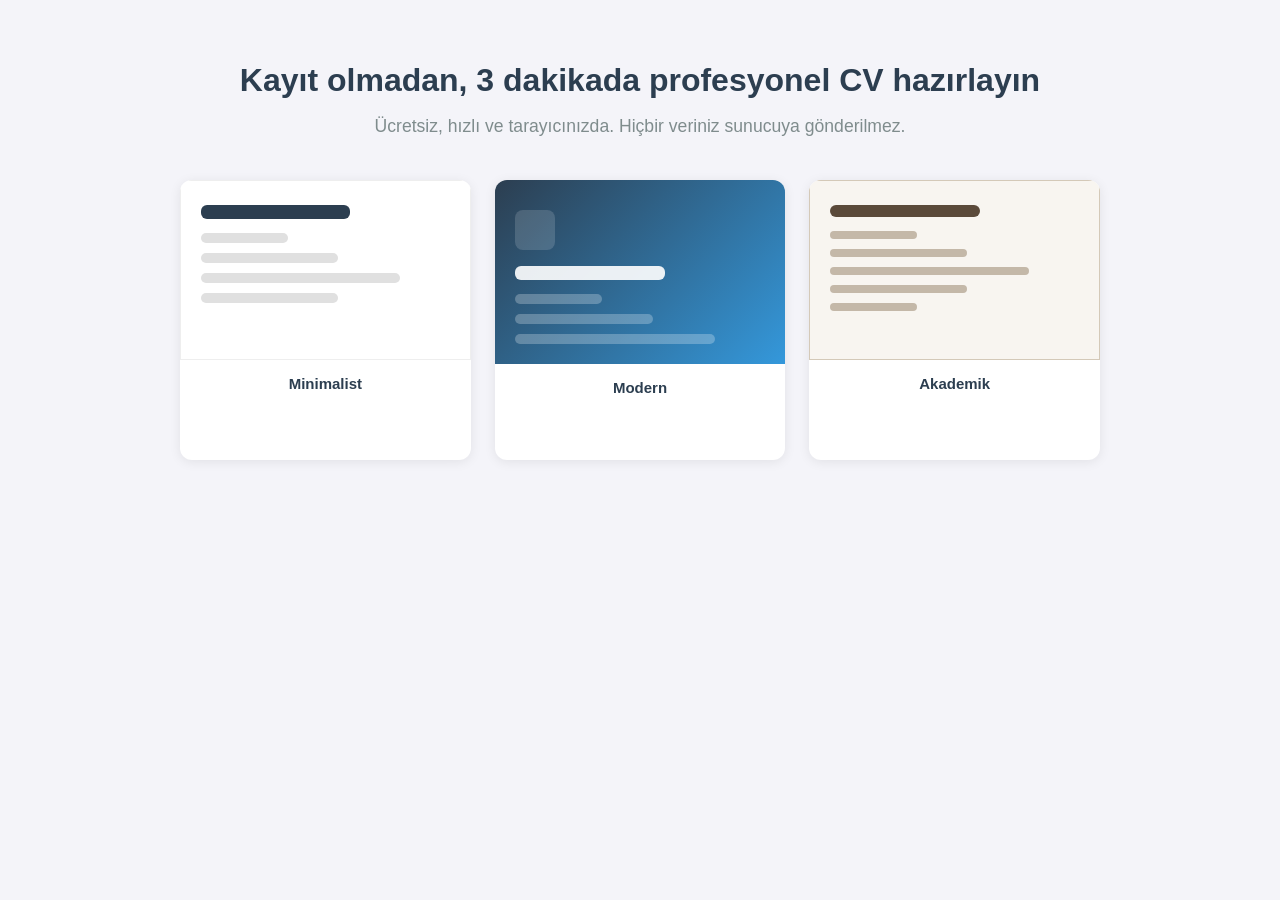
==== index.html @ 5d24f120 "PDF: html2pdf.js'ten html2canvas + jsPDF'e geçiş" ====
<!DOCTYPE html>
<html lang="tr">
<head>
    <meta charset="UTF-8">
    <meta name="viewport" content="width=device-width, initial-scale=1.0">
    <title>CV Oluştur</title>
    <link rel="stylesheet" href="style.css">
    <!-- Cropper.js (fotoğraf kırpma) -->
    <link rel="stylesheet" href="https://cdnjs.cloudflare.com/ajax/libs/cropperjs/1.6.2/cropper.min.css">
    <script src="https://cdnjs.cloudflare.com/ajax/libs/html2canvas/1.4.1/html2canvas.min.js"></script>
    <script src="https://cdnjs.cloudflare.com/ajax/libs/jspdf/2.5.1/jspdf.umd.min.js"></script>


</head>
<body>

    <!-- ===== LANDING PAGE ===== -->
    <div id="landingPage">
        <div class="landing-hero">
            <h1>Kayıt olmadan, 3 dakikada profesyonel CV hazırlayın</h1>
            <p>Ücretsiz, hızlı ve tarayıcınızda. Hiçbir veriniz sunucuya gönderilmez.</p>
        </div>

        <div id="savedAlert" class="hidden">
            <div class="saved-banner">
                <span class="saved-icon">&#9889;</span>
                <span><strong>Kayıtlı bir CV'niz bulunuyor!</strong> Kaldığınız yerden devam edebilirsiniz.</span>
            </div>
            <div class="saved-actions">
                <button id="devamEtBtn" class="btn-glow">&#9654; Kaldığın Yerden Devam Et</button>
                <button id="sifirlaBtn" class="btn-muted">Sıfırla ve Yeni CV Oluştur</button>
            </div>
        </div>

        <div class="template-grid">
            <div class="template-card" data-template="minimalist">
                <div class="template-preview minimalist-preview">
                    <div class="mock-line mock-name"></div>
                    <div class="mock-line mock-short"></div>
                    <div class="mock-line mock-med"></div>
                    <div class="mock-line mock-long"></div>
                    <div class="mock-line mock-med"></div>
                </div>
                <div class="template-label">Minimalist</div>
                <button class="template-btn">Bu Şablonla Başla</button>
            </div>
            <div class="template-card" data-template="modern">
                <div class="template-preview modern-preview">
                    <div class="mock-block mock-accent"></div>
                    <div class="mock-line mock-name"></div>
                    <div class="mock-line mock-short"></div>
                    <div class="mock-line mock-med"></div>
                    <div class="mock-line mock-long"></div>
                </div>
                <div class="template-label">Modern</div>
                <button class="template-btn">Bu Şablonla Başla</button>
            </div>
            <div class="template-card" data-template="akademik">
                <div class="template-preview akademik-preview">
                    <div class="mock-line mock-name"></div>
                    <div class="mock-line mock-short"></div>
                    <div class="mock-line mock-med"></div>
                    <div class="mock-line mock-long"></div>
                    <div class="mock-line mock-med"></div>
                    <div class="mock-line mock-short"></div>
                </div>
                <div class="template-label">Akademik</div>
                <button class="template-btn">Bu Şablonla Başla</button>
            </div>
        </div>
    </div>

    <!-- ===== SPLIT-SCREEN ÇALIŞMA ALANI ===== -->
    <div id="appContainer" class="hidden">

        <div id="rotateWarning">
            <div class="rotate-icon">&#8635;</div>
            <p>Lütfen cihazınızı yatay çevirin</p>
            <span>Daha iyi bir deneyim için tabletinizi veya telefonunuzu yan çevirin.</span>
        </div>

        <div id="splitScreen">

            <!-- ========== SOL PANEL: Form ========== -->
            <div id="leftPanel">
                <div class="panel-header">
                    <button id="geriBtn" class="btn-back">&larr; Ana Sayfa</button>
                    <h2>CV Bilgileri</h2>
                </div>
                <div class="panel-scroll">
                    <form id="cvForm">

                        <div class="accordion-item active">
                            <div class="accordion-header" data-target="kisisel">
                                <span>Kişisel Bilgiler</span>
                                <span class="accordion-arrow">&#9660;</span>
                            </div>
                            <div class="accordion-body" id="kisisel">
                                <!-- FOTOĞRAF YÜKLEME ALANI -->
                                <div class="photo-upload-area">
                                    <div class="photo-circle" id="photoPreview">
                                        <span class="photo-placeholder">&#128100;</span>
                                    </div>
                                    <div class="photo-actions">
                                        <button type="button" id="fotoEkleBtn" class="btn-photo">+ Fotoğraf Ekle</button>
                                        <button type="button" id="fotoKaldirBtn" class="btn-photo-remove hidden" title="Kaldır">&#128465;</button>
                                    </div>
                                    <input type="file" id="fotoInput" accept="image/*" class="hidden">
                                </div>

                                <div class="field-group">
                                    <input type="text" id="ad" placeholder="Ad" required>
                                </div>

                                <div class="field-group">
                                    <input type="text" id="soyad" placeholder="Soyad" required>
                                </div>
                                <div class="field-group">
                                    <input type="email" id="email" placeholder="E-posta" required>
                                </div>
                                <div class="field-group">
                                    <input type="tel" id="telefon" placeholder="Telefon (isteğe bağlı)">
                                </div>
                                <div class="field-group">
                                    <input type="text" id="adres" placeholder="Adres (isteğe bağlı)">
                                </div>
                                <div class="field-group">
                                    <textarea id="ozet" rows="3" placeholder="Kısa profil özeti..."></textarea>
                                </div>
                            </div>
                        </div>

                        <div class="accordion-item">
                            <div class="accordion-header" data-target="deneyim">
                                <span>İş Deneyimi</span>
                                <span class="accordion-arrow">&#9660;</span>
                            </div>
                            <div class="accordion-body" id="deneyim">
                                <div id="deneyimList"></div>
                                <button type="button" class="btn-add" id="deneyimEkleBtn">+ Yeni Ekle</button>
                            </div>
                        </div>

                        <div class="accordion-item">
                            <div class="accordion-header" data-target="egitim">
                                <span>Eğitim</span>
                                <span class="accordion-arrow">&#9660;</span>
                            </div>
                            <div class="accordion-body" id="egitim">
                                <div id="egitimList"></div>
                                <button type="button" class="btn-add" id="egitimEkleBtn">+ Yeni Ekle</button>
                            </div>
                        </div>

                        <div class="accordion-item">
                            <div class="accordion-header" data-target="yetenekler">
                                <span>Yetenekler</span>
                                <span class="accordion-arrow">&#9660;</span>
                            </div>
                            <div class="accordion-body" id="yetenekler">
                                <div class="field-group">
                                    <input type="text" id="yetenekInput" placeholder="Bir yetenek yazıp Enter'a basın">
                                </div>
                                <div id="yetenekTags" class="tags-container"></div>
                            </div>
                        </div>

                        <div class="accordion-item">
                            <div class="accordion-header" data-target="ilgialanlari">
                                <span>İlgi Alanları</span>
                                <span class="accordion-arrow">&#9660;</span>
                            </div>
                            <div class="accordion-body" id="ilgialanlari">
                                <div class="field-group">
                                    <input type="text" id="ilgiInput" placeholder="Örn: Kitap Okumak, Satranç (Yazıp Enter'a basın)">
                                </div>
                                <div id="ilgiTags" class="tags-container"></div>
                            </div>
                        </div>

                        <div class="accordion-item">
                            <div class="accordion-header" data-target="diller">
                                <span>Diller</span>
                                <span class="accordion-arrow">&#9660;</span>
                            </div>
                            <div class="accordion-body" id="diller">
                                <div id="dilList"></div>
                                <button type="button" class="btn-add" id="dilEkleBtn">+ Yeni Dil Ekle</button>
                            </div>
                        </div>

                        <div class="accordion-item">
                            <div class="accordion-header" data-target="referanslar">
                                <span>Referanslar</span>
                                <span class="accordion-arrow">&#9660;</span>
                            </div>
                            <div class="accordion-body" id="referanslar">
                                <div id="referansList"></div>
                                <button type="button" class="btn-add" id="referansEkleBtn">+ Yeni Referans Ekle</button>
                            </div>
                        </div>



                    </form>

                </div>
            </div>

            <!-- ========== SAĞ PANEL: Canlı Önizleme ========== -->
            <div id="rightPanel">

                <!-- A4 Önizleme Alanı — Sayfa Tabanlı (her sayfa bağımsız .cv-page) -->
                <div id="cvPreview"></div>



                <!-- ===== KONTROL ÇUBUĞU (A4 DIŞINDA, sağ alt fixed) ===== -->
                <div class="control-toolbar">
                    <select id="theme-select">
                        <option value="theme-minimalist">Minimalist</option>
                        <option value="theme-emerald">Modern Zümrüt</option>
                        <option value="theme-bordo">Kreatif Bordo</option>
                        <option value="theme-carbon">Teknoloji Karbon</option>
                        <option value="theme-vizon">Elegant Vizon</option>
                        <option value="theme-safir">Saf Safir</option>
                    </select>
                    <button type="button" id="yazdirBtn" class="toolbar-btn" title="Yazdır">&#128424;</button>
                    <button type="button" id="pdfBtn" class="toolbar-btn toolbar-btn-pdf">PDF İndir</button>
                </div>

            </div>



        </div>
    </div>

    <!-- ===== KIRPMA MODALI (Cropper.js) ===== -->
    <div id="cropBackdrop" class="crop-backdrop hidden"></div>
    <div id="cropModal" class="crop-modal hidden">
        <div class="crop-modal-inner">
            <div class="crop-modal-header">
                <h4>Fotoğrafı Kırp</h4>
                <button type="button" id="cropModalKapat" class="crop-modal-close">&times;</button>
            </div>
            <div class="crop-modal-body">
                <img id="cropImage" src="" alt="Kırpılacak fotoğraf">
            </div>
            <div class="crop-modal-footer">
                <button type="button" id="cropIptalBtn" class="crop-btn crop-btn-iptal">İptal</button>
                <button type="button" id="cropKaydetBtn" class="crop-btn crop-btn-kaydet">Kırp ve Kaydet</button>
            </div>
        </div>
    </div>


    <!-- Cropper.js JS -->
    <script src="https://cdnjs.cloudflare.com/ajax/libs/cropperjs/1.6.2/cropper.min.js"></script>
    <script src="script.js"></script>
</body>


</html>
---- style.css ----
/* ================================================================
   CSS DEĞİŞKENLERİ & RENK TEMALARI
   ================================================================ */

/* Varsayılan (Minimalist) */
:root {
    --sidebar-bg: #1a2e40;
    --accent-color: #1a2e40;
}

/* 1. Minimalist (Varsayılan) */
.theme-minimalist { --sidebar-bg: #1a2e40; --accent-color: #1a2e40; }

/* 2. Modern Zümrüt */
.theme-emerald { --sidebar-bg: #123424; --accent-color: #1b4d3e; }

/* 3. Kreatif Bordo */
.theme-bordo { --sidebar-bg: #3d0c11; --accent-color: #5a1827; }

/* 4. Teknoloji Karbon */
.theme-carbon { --sidebar-bg: #1e2022; --accent-color: #00adb5; }

/* 5. Elegant Vizon */
.theme-vizon { --sidebar-bg: #3e3835; --accent-color: #5c524e; }

/* 6. Saf Safir */
.theme-safir { --sidebar-bg: #0f172a; --accent-color: #2563eb; }

/* ================================================================
   RESET & TEMEL
   ================================================================ */
* {
    margin: 0;
    padding: 0;
    box-sizing: border-box;
}

html, body {
    height: 100%;
    overflow: hidden;
}

body {
    font-family: -apple-system, BlinkMacSystemFont, 'Segoe UI', Roboto, Arial, sans-serif;
    background-color: #f4f4f9;
    color: #333;
    line-height: 1.6;
}


/* ================================================================
   ORTAK
   ================================================================ */
.hidden {
    display: none !important;
}

/* ================================================================
   LANDING PAGE
   ================================================================ */
#landingPage {
    max-width: 960px;
    margin: 0 auto;
    padding: 40px 20px 60px;
    height: 100vh;
    overflow-y: auto;
}

.landing-hero {
    text-align: center;
    margin-bottom: 40px;
    padding-top: 20px;
}

.landing-hero h1 {
    font-size: 2rem;
    color: #2c3e50;
    margin-bottom: 10px;
    line-height: 1.3;
}

.landing-hero p {
    font-size: 1.1rem;
    color: #7f8c8d;
}

/* -- Kayıtlı CV Banner -- */
#savedAlert {
    max-width: 600px;
    margin: 0 auto 40px;
    background: linear-gradient(135deg, #fff9e6, #fff3cc);
    border: 2px solid #f0c040;
    border-radius: 12px;
    padding: 20px 24px;
    box-shadow: 0 4px 20px rgba(240, 192, 64, 0.25);
}

.saved-banner {
    display: flex;
    align-items: center;
    gap: 10px;
    margin-bottom: 14px;
    font-size: 15px;
}

.saved-icon {
    font-size: 28px;
    flex-shrink: 0;
}

.saved-actions {
    display: flex;
    gap: 12px;
    flex-wrap: wrap;
}

.btn-glow {
    padding: 12px 28px;
    background: linear-gradient(135deg, #f39c12, #e67e22);
    color: #fff;
    border: none;
    border-radius: 8px;
    font-size: 15px;
    font-weight: bold;
    cursor: pointer;
    box-shadow: 0 0 20px rgba(243, 156, 18, 0.4);
    transition: all 0.3s;
}

.btn-glow:hover {
    box-shadow: 0 0 30px rgba(243, 156, 18, 0.6);
    transform: translateY(-2px);
}

.btn-muted {
    padding: 12px 24px;
    background: transparent;
    color: #7f8c8d;
    border: 1px solid #ccc;
    border-radius: 8px;
    font-size: 14px;
    cursor: pointer;
    transition: all 0.3s;
}

.btn-muted:hover {
    background: #f0f0f0;
    color: #e74c3c;
    border-color: #e74c3c;
}

/* -- Şablon Kartları -- */
.template-grid {
    display: grid;
    grid-template-columns: repeat(3, 1fr);
    gap: 24px;
}

.template-card {
    background: #fff;
    border-radius: 12px;
    overflow: hidden;
    box-shadow: 0 2px 12px rgba(0, 0, 0, 0.08);
    transition: transform 0.3s, box-shadow 0.3s;
    display: flex;
    flex-direction: column;
}

.template-card:hover {
    transform: translateY(-6px);
    box-shadow: 0 8px 30px rgba(0, 0, 0, 0.12);
}

.template-preview {
    padding: 24px 20px 20px;
    min-height: 180px;
    display: flex;
    flex-direction: column;
    gap: 10px;
    background: #fafafa;
}

.mock-line {
    height: 10px;
    border-radius: 6px;
    background: #e0e0e0;
}

.mock-name {
    width: 60%;
    height: 14px;
    background: #2c3e50;
    margin-bottom: 4px;
}

.mock-short { width: 35%; }
.mock-med   { width: 55%; }
.mock-long  { width: 80%; }

.minimalist-preview {
    background: #fff;
    border: 1px solid #eee;
}

.modern-preview {
    background: linear-gradient(135deg, #2c3e50 0%, #3498db 100%);
    padding-top: 30px;
}

.modern-preview .mock-line {
    background: rgba(255, 255, 255, 0.25);
}

.modern-preview .mock-name {
    background: rgba(255, 255, 255, 0.9);
}

.mock-block {
    width: 40px;
    height: 40px;
    border-radius: 8px;
    background: rgba(255, 255, 255, 0.15);
    margin-bottom: 6px;
}

.akademik-preview {
    background: #f8f5f0;
    border: 1px solid #d4c9b8;
}

.akademik-preview .mock-line {
    background: #c4b8a8;
    height: 8px;
}

.akademik-preview .mock-name {
    background: #5b4a3a;
    height: 12px;
}

.template-label {
    text-align: center;
    padding: 12px 16px 8px;
    font-weight: bold;
    font-size: 15px;
    color: #2c3e50;
}

.template-btn {
    display: block;
    width: calc(100% - 32px);
    margin: 0 16px 16px;
    padding: 10px;
    background: #3498db;
    color: #fff;
    border: none;
    border-radius: 8px;
    font-size: 14px;
    font-weight: bold;
    cursor: pointer;
    opacity: 0;
    transform: translateY(6px);
    transition: opacity 0.3s, transform 0.3s, background 0.3s;
}

.template-card:hover .template-btn {
    opacity: 1;
    transform: translateY(0);
}

.template-btn:hover {
    background: #2980b9;
}

/* ================================================================
   SPLIT-SCREEN
   ================================================================ */
#appContainer {
    width: 100%;
    height: 100vh;
    position: relative;
}

#rotateWarning {
    display: none;
}

#splitScreen {
    display: flex;
    width: 100%;
    height: 100vh;
}

/* ================================================================
   SOL PANEL (%45)
   ================================================================ */
#leftPanel {
    width: 45%;
    min-width: 320px;
    background: #fff;
    border-right: 1px solid #e0e0e0;
    display: flex;
    flex-direction: column;
}

#leftPanel .panel-header {
    padding: 16px 24px;
    border-bottom: 1px solid #e0e0e0;
    background: #fafafa;
    display: flex;
    align-items: center;
    gap: 16px;
    flex-shrink: 0;
}

#leftPanel .panel-header h2 {
    font-size: 16px;
    color: #2c3e50;
}

.btn-back {
    padding: 6px 14px;
    background: transparent;
    color: #3498db;
    border: 1px solid #3498db;
    border-radius: 6px;
    font-size: 13px;
    cursor: pointer;
    transition: all 0.3s;
    white-space: nowrap;
}

.btn-back:hover {
    background: #3498db;
    color: #fff;
}

.panel-scroll {
    flex: 1;
    overflow-y: auto;
    padding: 16px 24px 32px;
}

/* ================================================================
   ACCORDION
   ================================================================ */
.accordion-item {
    margin-bottom: 8px;
    border-radius: 8px;
    background: #fff;
    border: 1px solid #e8e8e8;
    transition: border-color 0.3s;
}

.accordion-item.active {
    border-color: #d0d0d0;
    box-shadow: 0 1px 4px rgba(0, 0, 0, 0.04);
}

.accordion-header {
    display: flex;
    justify-content: space-between;
    align-items: center;
    padding: 14px 16px;
    cursor: pointer;
    user-select: none;
    font-weight: 600;
    font-size: 14px;
    color: #2c3e50;
    transition: color 0.3s;
}

.accordion-header:hover {
    color: #1a252f;
}

.accordion-arrow {
    font-size: 10px;
    transition: transform 0.3s ease;
    color: #aaa;
}

.accordion-item.active .accordion-arrow {
    transform: rotate(180deg);
}

.accordion-body {
    max-height: 0;
    overflow: hidden;
    transition: max-height 0.35s ease, padding 0.35s ease;
    padding: 0 16px;
}

.accordion-item.active .accordion-body {
    max-height: 2000px;
    padding: 0 16px 16px;
}


/* ================================================================
   FOTOĞRAF YÜKLEME ALANI (Sol Panel)
   ================================================================ */
.photo-upload-area {
    display: flex;
    align-items: center;
    gap: 14px;
    margin-top: 8px;
    margin-bottom: 4px;
    padding-bottom: 8px;
}

.photo-circle {
    width: 56px;
    height: 56px;
    border-radius: 50%;
    background: #f0f0f0;
    display: flex;
    align-items: center;
    justify-content: center;
    overflow: hidden;
    flex-shrink: 0;
    border: 2px dashed #ccc;
    transition: border-color 0.3s;
}

.photo-circle.has-photo {
    border-color: transparent;
}

.photo-placeholder {
    font-size: 26px;
    color: #bbb;
}

.photo-circle img {
    width: 100%;
    height: 100%;
    object-fit: cover;
    display: block;
}

.photo-actions {
    display: flex;
    align-items: center;
    gap: 6px;
}

.btn-photo {
    padding: 5px 12px;
    background: transparent;
    color: #1abc9c;
    border: 1px solid #1abc9c;
    border-radius: 6px;
    font-size: 12px;
    font-weight: 600;
    cursor: pointer;
    transition: all 0.3s;
    white-space: nowrap;
}

.btn-photo:hover {
    background: #1abc9c;
    color: #fff;
}

.btn-photo-remove {
    width: 28px;
    height: 28px;
    display: flex;
    align-items: center;
    justify-content: center;
    background: transparent;
    color: #e74c3c;
    border: 1px solid #e74c3c;
    border-radius: 6px;
    font-size: 14px;
    cursor: pointer;
    transition: all 0.3s;
}

.btn-photo-remove:hover {
    background: #e74c3c;
    color: #fff;
}

/* ================================================================
   A4 ÖNİZLEME - PROFİL RESMİ (şablon temaları)
   ================================================================ */
.template-modern #cvPreview .cv-sidebar-photo {
    border-radius: 8px;
    border-color: #3498db;
}

.template-akademik #cvPreview .cv-sidebar-photo {
    border-radius: 50%;
    border-color: #c4b8a8;
    filter: sepia(0.15);
}


/* ================================================================
   BORDER-BOTTOM INPUTLAR
   ================================================================ */

.field-group {
    margin-top: 14px;
}

.field-group input,
.field-group textarea {
    width: 100%;
    padding: 8px 0 6px;
    border: none;
    border-bottom: 1.5px solid #ddd;
    background: transparent;
    font-size: 13px;
    font-family: inherit;
    color: #333;
    outline: none;
    transition: border-color 0.3s ease;
    border-radius: 0;
}

.field-group input::placeholder,
.field-group textarea::placeholder {
    color: #bbb;
    font-weight: 400;
}

.field-group input:focus,
.field-group textarea:focus {
    border-bottom-color: #1abc9c;
}

/* Dolu input durumu — koyu lacivert alt çizgi (ezici) */
.input-filled {
    color: #1a2e40 !important;
    border-bottom-color: #1a2e40 !important;
    font-weight: 600 !important;
}

/* Tarayıcının otomatik doldurduğu alanları da kapsa */
input.input-filled:-webkit-autofill,
textarea.input-filled:-webkit-autofill {
    -webkit-text-fill-color: #1a2e40 !important;
}



.field-group textarea {
    resize: vertical;
    min-height: 40px;
    border: 1.5px solid #ddd;
    border-radius: 4px;
    padding: 8px;
    transition: border-color 0.3s ease;
}

.field-group textarea:focus {
    border-color: #1abc9c;
}

/* ================================================================
   YENİ EKLE BUTONU
   ================================================================ */
.btn-add {
    display: inline-block;
    padding: 6px 0;
    margin-top: 10px;
    background: transparent;
    color: #1abc9c;
    border: none;
    font-size: 13px;
    font-weight: 600;
    cursor: pointer;
    transition: color 0.3s;
}

.btn-add:hover {
    color: #16a085;
}

/* ================================================================
   DENEYİM / EĞİTİM LİSTE ÖGELERİ
   ================================================================ */
.entry-item {
    display: flex;
    justify-content: space-between;
    align-items: center;
    padding: 10px 12px;
    margin-top: 8px;
    background: #f9f9f9;
    border-radius: 6px;
    border: 1px solid #eee;
    transition: background 0.3s;
}

.entry-item:hover {
    background: #f0f0f0;
}

.entry-text {
    font-size: 13px;
    color: #333;
    line-height: 1.4;
    flex: 1;
}

.entry-text .entry-title {
    font-weight: 600;
}

.entry-text .entry-sub {
    color: #888;
    font-size: 12px;
}

.entry-actions {
    display: flex;
    gap: 4px;
    opacity: 0;
    transition: opacity 0.3s;
}

.entry-item:hover .entry-actions {
    opacity: 1;
}

.btn-icon {
    width: 28px;
    height: 28px;
    display: flex;
    align-items: center;
    justify-content: center;
    background: transparent;
    border: none;
    border-radius: 4px;
    font-size: 14px;
    cursor: pointer;
    color: #999;
    transition: all 0.3s;
}

.btn-icon:hover {
    background: #e0e0e0;
}

.btn-icon.btn-edit:hover {
    color: #3498db;
}

.btn-icon.btn-delete:hover {
    color: #e74c3c;
}

/* ================================================================
   TAG (YETENEK / İLGİ ALANI) SİSTEMİ
   ================================================================ */
.tags-container {
    display: flex;
    flex-wrap: wrap;
    gap: 6px;
    margin-top: 10px;
    min-height: 30px;
}

.tag {
    display: inline-flex;
    align-items: center;
    gap: 6px;
    padding: 4px 10px;
    background: #ecf0f1;
    color: #555;
    border-radius: 20px;
    font-size: 12px;
    font-weight: 500;
    transition: all 0.3s;
}

.tag:hover {
    background: #dfe6e9;
}

.tag-remove {
    display: inline-flex;
    align-items: center;
    justify-content: center;
    width: 16px;
    height: 16px;
    border-radius: 50%;
    background: transparent;
    border: none;
    font-size: 12px;
    cursor: pointer;
    color: #999;
    transition: all 0.3s;
    line-height: 1;
}

.tag-remove:hover {
    background: #e74c3c;
    color: #fff;
}

/* ================================================================
   DİL EKLEME SATIRI (Sol Panel)
   ================================================================ */
.dil-entry {
    display: flex;
    align-items: center;
    gap: 10px;
    padding: 8px 12px;
    margin-top: 8px;
    background: #f9f9f9;
    border-radius: 6px;
    border: 1px solid #eee;
    transition: background 0.3s;
}

.dil-entry:hover {
    background: #f0f0f0;
}

.dil-entry .field-group {
    margin: 0;
    flex: 1;
}

.dil-entry .field-group input {
    padding: 4px 0;
    font-size: 13px;
}

.dil-entry .lang-level-slider {
    width: 80px;
    flex-shrink: 0;
    accent-color: #1abc9c;
    cursor: pointer;
}

.dil-entry .btn-icon {
    opacity: 0;
    transition: opacity 0.3s;
}

.dil-entry:hover .btn-icon {
    opacity: 1;
}


/* ================================================================
   FORM SUBMIT BUTONU
   ================================================================ */
#cvForm button[type="submit"] {
    display: block;
    width: 100%;
    padding: 12px;
    margin-top: 16px;
    background-color: #3498db;
    color: #fff;
    border: none;
    border-radius: 8px;
    font-size: 15px;
    font-weight: bold;
    cursor: pointer;
    transition: background-color 0.3s;
}

#cvForm button[type="submit"]:hover {
    background-color: #2980b9;
}

/* ================================================================
   SAĞ PANEL (%55) — A4 önizleme taşıyıcısı (responsive autofit)
   ================================================================ */
#rightPanel {
    width: 55%;
    height: 100vh;
    overflow-x: hidden;
    overflow-y: auto;
    background-color: #eef2f5;
    display: block;
    padding: 40px 20px;
    box-sizing: border-box;
    position: relative;
}




#rightPanel .panel-header {
    width: 100%;
    max-width: 794px;
    padding: 0 0 16px;
    flex-shrink: 0;
}

#rightPanel .panel-header h2 {
    font-size: 16px;
    color: #2c3e50;
}

/* ================================================================
   #cvPreview — Sayfa Tabanlı Kapsayıcı
   ================================================================ */
#cvPreview {
    display: flex;
    flex-direction: column;
    align-items: flex-start;
    gap: 20px;
    flex-shrink: 0;
    box-sizing: border-box;
    font-family: 'Inter', 'Segoe UI', Roboto, Arial, sans-serif;
    font-size: 9.5pt;
    line-height: 1.5;
    color: #333;
    transform-origin: top left !important;
    transition: transform 0.1s ease;
    margin-left: 0 !important;
    margin-right: auto !important;
}

/* ================================================================
   .cv-page — Her Sayfa Bağımsız A4 Kutusu
   ================================================================ */
.cv-page {
    width: 794px;
    height: 1123px;
    background: #ffffff;
    box-shadow: 0 4px 25px rgba(0, 0, 0, 0.15);
    display: grid;
    grid-template-columns: 33% 67%;
    box-sizing: border-box;
    overflow: hidden;
    position: relative;
    page-break-after: always;
    break-after: page;
    flex-shrink: 0;
}







/* ================================================================
   SOL SÜTUN — Lacivert Sidebar (Grid ile tabana kilitlenir)
   ================================================================ */
#cvPreview .cv-sidebar {
    background: var(--sidebar-bg);
    color: #ffffff;
    padding: 25px 20px;
    box-sizing: border-box;
    display: flex;
    flex-direction: column;
    gap: 18px;
    height: 100%;
    min-height: 1123px;
}



/* Profil fotoğrafı — tam ortalanmış, ezici boyutlar */
.profile-image-container {
    width: 130px !important;
    height: 130px !important;
    margin: 40px auto 30px auto !important;
    display: flex !important;
    justify-content: center !important;
    align-items: center !important;
}


#preview-profile-img {
    width: 100% !important;
    height: 100% !important;
    border-radius: 50% !important;
    border: 3px solid #ffffff !important;
    object-fit: cover !important;
    display: block !important;
}


/* Sidebar bölüm başlıkları */
#cvPreview .cv-sidebar-heading {
    font-size: 8.5pt;
    font-weight: 700;
    text-transform: uppercase;
    letter-spacing: 1.5px;
    color: #8e9db0;
    margin: 0 0 8px;
    padding-bottom: 4px;
    border-bottom: 1px solid rgba(255, 255, 255, 0.12);
}

#cvPreview .cv-sidebar-section {
    break-inside: avoid;
    page-break-inside: avoid;
}

#cvPreview .cv-sidebar-item {
    font-size: 8pt;
    color: #d0d8e4;
    margin: 0 0 5px;
    line-height: 1.5;
    display: flex;
    align-items: center;
    gap: 6px;
}

/* Dil satırı */
#cvPreview .cv-sidebar-lang {
    display: flex;
    justify-content: space-between;
    align-items: center;
    font-size: 8pt;
    color: #d0d8e4;
    margin-bottom: 4px;
}

#cvPreview .cv-dots {
    font-size: 6.5pt;
    letter-spacing: 2px;
    color: #f0c040;
}

/* ================================================================
   SAĞ SÜTUN — Beyaz Main (Grid ile %67)
   ================================================================ */
#cvPreview .cv-main {
    background: #ffffff;
    padding: 40px 30px;
    box-sizing: border-box;
    display: flex;
    flex-direction: column;
    gap: 16px;
}

/* İsim + Unvan (sağ sütunun en üstünde) */
#cvPreview .cv-main-name {
    font-size: 28pt;
    font-weight: bold;
    color: var(--accent-color);
    margin: 0;
    text-transform: uppercase;
    letter-spacing: 0.5px;
    line-height: 1.1;
}


#cvPreview .cv-main-title {
    font-size: 14pt;
    color: #555;
    margin: 5px 0 30px 0;
    font-weight: 500;
}

/* Profil Özeti (Hakkımda) */
#cvPreview .cv-summary {
    font-size: 10.5pt;
    color: #555555;
    line-height: 1.6;
    margin-bottom: 25px;
    font-style: italic;
    text-align: justify;
}



#cvPreview .cv-main-section {
    break-inside: avoid !important;
    page-break-inside: avoid !important;
    border-bottom: 1px solid #e0e0e0;
    padding-bottom: 25px;
    margin-bottom: 25px;
    box-sizing: border-box;
}




#cvPreview .cv-main-heading {
    font-size: 10pt;
    font-weight: 700;
    color: #1a2332;
    margin: 0 0 15px;
    display: flex;
    align-items: center;
    gap: 8px;
    border-bottom: none;
    padding-bottom: 0;
}

/* Başlık ikonu — içi boş çizgisel daire */
#cvPreview .cv-main-heading .heading-icon {
    width: 22px;
    height: 22px;
    border-radius: 50%;
    border: 1.5px solid var(--accent-color);
    display: inline-flex;
    align-items: center;
    justify-content: center;
    flex-shrink: 0;
    font-size: 9pt;
    color: var(--accent-color);
    background: #fff;
}


/* Timeline kapsayıcı — dikey çizgi */
#cvPreview .timeline-container {
    position: relative;
    border-left: 1px solid #ccc;
    margin-left: 11px;   /* ikon merkeziyle hizalanır */
    padding-left: 22px;
    margin-bottom: 24px;
}

/* Her bir timeline satırı */
#cvPreview .timeline-item {
    position: relative;
    margin-bottom: 18px;
    padding-left: 0;
    page-break-inside: avoid !important;
    break-inside: avoid !important;
}


/* Nokta (boş halka) — dikey çizginin tam üzerinde */
#cvPreview .timeline-item::before {
    content: '';
    position: absolute;
    left: -28px;          /* border-left(1px) + padding-left(22px) = 23px, yarısı 11.5px, nokta 10px → (10/2)=5 → 11.5-5=6.5 → -28px offset */
    top: 4px;
    width: 10px;
    height: 10px;
    border-radius: 50%;
    background: #ffffff;
    border: 2px solid var(--accent-color);
    z-index: 2;
}


/* Tarih — noktanın hemen yanında, ince font */
#cvPreview .timeline-date {
    font-size: 7.5pt;
    color: #999;
    font-weight: 400;
    letter-spacing: 0.3px;
    margin-bottom: 2px;
}

/* Pozisyon / Okul adı — kalın */
#cvPreview .timeline-title {
    font-size: 9.5pt;
    font-weight: 600;
    color: #1a2332;
    margin-bottom: 1px;
}

/* Şirket / Bölüm — hafif gri */
#cvPreview .timeline-sub {
    font-size: 8.5pt;
    color: #888;
    line-height: 1.4;
}


/* Yetenek satırı (yıldızlı) */
#cvPreview .cv-skill-row {
    display: flex;
    justify-content: space-between;
    align-items: center;
    margin-bottom: 4px;
}

#cvPreview .cv-skill-name {
    font-size: 9pt;
    color: #333;
}

#cvPreview .cv-skill-stars {
    font-size: 9pt;
    color: #f0c040;
    letter-spacing: 1px;
}

/* Sayfa sonu blok koruması */
.cv-block {
    page-break-inside: avoid;
    break-inside: avoid;
}





/* ================================================================
   KONTROL ÇUBUĞU (sağ alt fixed, A4 dışında)
   ================================================================ */
.control-toolbar {
    position: fixed;
    bottom: 20px;
    right: 40px;
    background: rgba(255, 255, 255, 0.95);
    padding: 12px 24px;
    border-radius: 30px;
    box-shadow: 0 8px 32px rgba(0, 0, 0, 0.15);
    display: flex;
    align-items: center;
    gap: 15px;
    z-index: 1000;
    backdrop-filter: blur(4px);
}

/* -- Tema Seçici (select) -- */
#theme-select {
    padding: 7px 14px;
    background: #f0f0f0;
    color: #333;
    border: 1px solid #ddd;
    border-radius: 6px;
    font-size: 13px;
    font-weight: 600;
    cursor: pointer;
    transition: all 0.3s;
    white-space: nowrap;
    outline: none;
}

#theme-select:hover {
    background: #e0e0e0;
}

#theme-select:focus {
    border-color: #3498db;
}


/* -- Toolbar butonları -- */
.toolbar-btn {
    padding: 7px 14px;
    background: #f0f0f0;
    color: #555;
    border: 1px solid #ddd;
    border-radius: 6px;
    font-size: 16px;
    cursor: pointer;
    transition: all 0.3s;
    display: flex;
    align-items: center;
    gap: 4px;
}

.toolbar-btn:hover {
    background: #e0e0e0;
    color: #333;
}

.toolbar-btn-pdf {
    background: #e74c3c;
    color: #fff;
    border-color: #e74c3c;
    font-size: 13px;
    font-weight: 600;
}

.toolbar-btn-pdf:hover {
    background: #c0392b;
    border-color: #c0392b;
    color: #fff;
}


/* ================================================================
   ŞABLON TEMALARI (A4 kağıdı class'ları)
   ================================================================ */

/* -- Minimalist (varsayılan) -- */
.template-minimalist #cvContent {
    font-family: 'Segoe UI', Arial, sans-serif;
}

.template-minimalist #cvContent h3 {
    color: #2c3e50;
    border-bottom-color: #2c3e50;
    font-size: 20px;
}

.template-minimalist #cvContent h4 {
    color: #2c3e50;
    font-size: 14px;
    text-transform: uppercase;
    letter-spacing: 1px;
}

.template-minimalist #cvContent .cv-entry {
    border-left-color: #ddd;
}

/* -- Modern -- */
.template-modern #cvContent {
    font-family: 'Helvetica Neue', Arial, sans-serif;
}

.template-modern #cvContent h3 {
    color: #3498db;
    border-bottom: 3px solid #3498db;
    font-size: 22px;
    padding-bottom: 6px;
}

.template-modern #cvContent h4 {
    color: #2c3e50;
    font-size: 14px;
    background: #eef6fc;
    padding: 6px 10px;
    border-radius: 4px;
    margin-top: 16px;
}

.template-modern #cvContent .cv-entry {
    border-left: 3px solid #3498db;
    padding-left: 12px;
}

.template-modern #cvContent .cv-entry-title {
    color: #2c3e50;
}

.template-modern #cvContent .cv-tag {
    background: #3498db;
    color: #fff;
}

/* -- Akademik -- */
.template-akademik #cvContent {
    font-family: 'Georgia', 'Times New Roman', serif;
}

.template-akademik #cvContent h3 {
    color: #5b4a3a;
    border-bottom: 1px solid #c4b8a8;
    font-size: 20px;
    font-weight: normal;
    letter-spacing: 0.5px;
}

.template-akademik #cvContent h4 {
    color: #5b4a3a;
    font-size: 14px;
    font-style: italic;
    font-weight: normal;
    border-bottom: 1px solid #e0d6c8;
    padding-bottom: 4px;
}

.template-akademik #cvContent p {
    color: #444;
}

.template-akademik #cvContent .cv-entry {
    border-left: 1px solid #c4b8a8;
    padding-left: 12px;
}

.template-akademik #cvContent .cv-entry-title {
    color: #5b4a3a;
    font-weight: normal;
}

.template-akademik #cvContent .cv-entry-sub {
    color: #888;
    font-style: italic;
}

.template-akademik #cvContent .cv-tag {
    background: #e8e0d4;
    color: #5b4a3a;
    border-radius: 2px;
}


/* ================================================================
   KIRPMA MODALI (Cropper.js) — Minimalist
   ================================================================ */

/* Arka plan maskesi */
.crop-backdrop {
    position: fixed;
    inset: 0;
    background: rgba(0, 0, 0, 0.5);
    z-index: 999;
}

/* Modal kutusu — tam ortada */
.crop-modal {
    position: fixed;
    top: 50%;
    left: 50%;
    transform: translate(-50%, -50%);
    z-index: 1000;
    width: 90%;
    max-width: 480px;
}

.crop-modal-inner {
    background: #fff;
    border-radius: 10px;
    box-shadow: 0 6px 30px rgba(0, 0, 0, 0.18);
    overflow: hidden;
    display: flex;
    flex-direction: column;
}

.crop-modal-header {
    display: flex;
    align-items: center;
    justify-content: space-between;
    padding: 14px 18px;
    border-bottom: 1px solid #eee;
}

.crop-modal-header h4 {
    font-size: 15px;
    color: #2c3e50;
    margin: 0;
    font-weight: 600;
}

.crop-modal-close {
    width: 26px;
    height: 26px;
    display: flex;
    align-items: center;
    justify-content: center;
    background: transparent;
    border: none;
    font-size: 18px;
    color: #aaa;
    cursor: pointer;
    border-radius: 4px;
    transition: all 0.2s;
}

.crop-modal-close:hover {
    background: #f5f5f5;
    color: #e74c3c;
}

.crop-modal-body {
    padding: 14px;
    max-height: 380px;
    overflow: hidden;
}

.crop-modal-body img {
    max-width: 100%;
    max-height: 380px;
    display: block;
}

.crop-modal-footer {
    display: flex;
    justify-content: flex-end;
    gap: 10px;
    padding: 12px 18px;
    border-top: 1px solid #eee;
}

/* Butonlar */
.crop-btn {
    padding: 8px 20px;
    border-radius: 6px;
    font-size: 13px;
    font-weight: 600;
    cursor: pointer;
    transition: all 0.25s;
    border: none;
}

.crop-btn-iptal {
    background: transparent;
    color: #888;
    border: 1px solid #ddd;
}

.crop-btn-iptal:hover {
    background: #f5f5f5;
    color: #555;
}

.crop-btn-kaydet {
    background: #1abc9c;
    color: #fff;
}

.crop-btn-kaydet:hover {
    background: #16a085;
}

/* Cropper.js özelleştirmeleri */
.cropper-view-box,
.cropper-face {
    border-radius: 0;
}


/* ================================================================
   MODAL (Deneyim/Eğitim ekleme)
   ================================================================ */

.modal-overlay {
    position: fixed;
    inset: 0;
    background: rgba(0, 0, 0, 0.4);
    display: flex;
    align-items: center;
    justify-content: center;
    z-index: 10000;
    padding: 20px;
}

.modal-card {
    background: #fff;
    border-radius: 12px;
    padding: 28px 24px 20px;
    width: 100%;
    max-width: 400px;
    box-shadow: 0 8px 40px rgba(0, 0, 0, 0.15);
}

.modal-card h4 {
    font-size: 16px;
    color: #2c3e50;
    margin-bottom: 16px;
}

.modal-card .field-group {
    margin-top: 12px;
}

.modal-actions {
    display: flex;
    gap: 10px;
    margin-top: 20px;
    justify-content: flex-end;
}

.btn-modal-cancel {
    padding: 8px 20px;
    background: transparent;
    color: #888;
    border: 1px solid #ddd;
    border-radius: 6px;
    font-size: 13px;
    cursor: pointer;
    transition: all 0.3s;
}

.btn-modal-cancel:hover {
    background: #f0f0f0;
    color: #555;
}

.btn-modal-save {
    padding: 8px 20px;
    background: #1abc9c;
    color: #fff;
    border: none;
    border-radius: 6px;
    font-size: 13px;
    font-weight: 600;
    cursor: pointer;
    transition: background 0.3s;
}

.btn-modal-save:hover {
    background: #16a085;
}

/* ================================================================
   BASKI / PDF — Hayalet Sayfa Engelleme
   ================================================================ */
@page {
    size: A4 portrait;
    margin: 0;
}

@media print {
    html, body {
        background: #ffffff !important;
        -webkit-print-color-adjust: exact !important;
        print-color-adjust: exact !important;
        margin: 0 !important;
        padding: 0 !important;
        width: 794px !important;
        height: auto !important;
        overflow: visible !important;
    }

    #leftPanel,
    .control-toolbar,
    #rotateWarning,
    .crop-backdrop,
    .crop-modal,
    .modal-overlay {
        display: none !important;
    }

    #rightPanel {
        width: 794px !important;
        height: auto !important;
        padding: 0 !important;
        margin: 0 !important;
        background: none !important;
        overflow: visible !important;
        display: block !important;
        position: static !important;
    }

    #cvPreview {
        display: block !important;
        transform: none !important;
        -webkit-transform: none !important;
        width: 794px !important;
        height: auto !important;
        margin: 0 !important;
        padding: 0 !important;
        overflow: visible !important;
    }

    .cv-page {
        width: 794px !important;
        height: 1122px !important;
        min-height: 1122px !important;
        max-height: 1122px !important;
        margin: 0 !important;
        padding: 0 !important;
        box-shadow: none !important;
        border: none !important;
        display: grid !important;
        grid-template-columns: 33% 67% !important;
        overflow: hidden !important;
        position: relative !important;
        break-after: page !important;
        page-break-after: always !important;
        break-inside: avoid !important;
        page-break-inside: avoid !important;
    }

    .cv-page:last-child {
        break-after: avoid !important;
        page-break-after: avoid !important;
    }

    .cv-sidebar {
        height: 1122px !important;
        min-height: 1122px !important;
        overflow: hidden !important;
    }
}













/* ================================================================
   RESPONSIVE
   ================================================================ */

@media (max-width: 768px) and (orientation: portrait) {

    #appContainer:not(.hidden) #rotateWarning {
        display: flex;
        flex-direction: column;
        align-items: center;
        justify-content: center;
        position: fixed;
        inset: 0;
        background: #2c3e50;
        color: #fff;
        z-index: 9999;
        text-align: center;
        padding: 40px;
    }

    #rotateWarning .rotate-icon {
        font-size: 64px;
        margin-bottom: 20px;
        animation: spin 2s ease-in-out infinite;
    }

    #rotateWarning p {
        font-size: 22px;
        font-weight: bold;
        margin-bottom: 8px;
    }

    #rotateWarning span {
        font-size: 14px;
        color: #b0bec5;
    }

    @keyframes spin {
        0%   { transform: rotate(0deg); }
        50%  { transform: rotate(90deg); }
        100% { transform: rotate(0deg); }
    }

    #splitScreen {
        display: none;
    }
}

@media (max-width: 1024px) and (orientation: landscape) {
    #leftPanel {
        width: 40%;
        min-width: 280px;
    }

    #rightPanel {
        width: 60%;
    }

    #cvPreview {
        max-width: 380px;
    }
}


@media (max-width: 768px) {
    #landingPage {
        padding: 20px 16px 40px;
    }

    .landing-hero h1 {
        font-size: 1.5rem;
    }

    .template-grid {
        grid-template-columns: 1fr;
        max-width: 400px;
        margin: 0 auto;
    }

    .saved-actions {
        flex-direction: column;
    }

    .btn-glow,
    .btn-muted {
        width: 100%;
        text-align: center;
    }
}

/* ================================================================
   DENEYİM / EĞİTİM DİNAMİK SATIR
   ================================================================ */
.dynamic-form-row {
    display: flex;
    flex-direction: column;
    gap: 4px;
    flex: 1;
}

.dynamic-form-row input {
    width: 100%;
    padding: 4px 0 3px;
    border: none;
    border-bottom: 1px solid #eee;
    background: transparent;
    font-size: 12px;
    font-family: inherit;
    color: #333;
    outline: none;
    transition: border-color 0.2s;
}

.dynamic-form-row input:focus {
    border-bottom-color: #1abc9c;
}
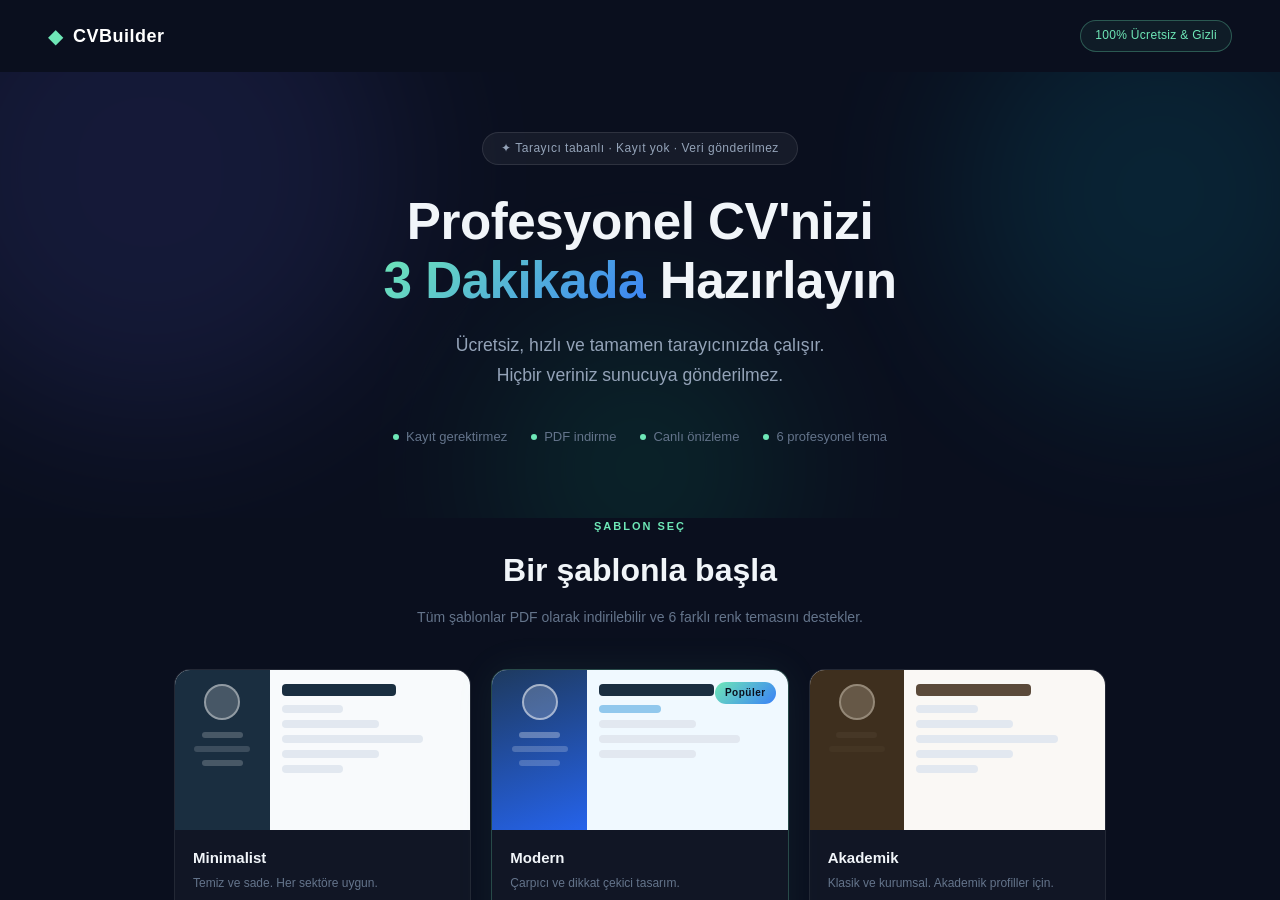
==== commit 48c62385: "10 redesign: Landing page tamamen yenilendi — koyu tema, gradient hero, mock sidebar önizleme, navba" ====
--- a/index.html
+++ b/index.html
@@ -16,11 +16,55 @@
 
     <!-- ===== LANDING PAGE ===== -->
     <div id="landingPage">
-        <div class="landing-hero">
-            <h1>Kayıt olmadan, 3 dakikada profesyonel CV hazırlayın</h1>
-            <p>Ücretsiz, hızlı ve tarayıcınızda. Hiçbir veriniz sunucuya gönderilmez.</p>
-        </div>
-
+
+        <!-- ── NAVBAR ── -->
+        <nav class="landing-nav">
+            <div class="landing-nav-logo">
+                <span class="logo-icon">&#9670;</span>
+                <span class="logo-text">CVBuilder</span>
+            </div>
+            <div class="landing-nav-badge">100% Ücretsiz & Gizli</div>
+        </nav>
+
+        <!-- ── HERO ── -->
+        <section class="landing-hero">
+            <div class="hero-bg-shapes">
+                <div class="hero-shape shape-1"></div>
+                <div class="hero-shape shape-2"></div>
+                <div class="hero-shape shape-3"></div>
+            </div>
+            <div class="hero-content">
+                <div class="hero-badge">✦ Tarayıcı tabanlı · Kayıt yok · Veri gönderilmez</div>
+                <h1 class="hero-title">
+                    Profesyonel CV'nizi<br>
+                    <span class="hero-title-accent">3 Dakikada</span> Hazırlayın
+                </h1>
+                <p class="hero-subtitle">
+                    Ücretsiz, hızlı ve tamamen tarayıcınızda çalışır.<br>
+                    Hiçbir veriniz sunucuya gönderilmez.
+                </p>
+                <div class="hero-features">
+                    <div class="hero-feature">
+                        <span class="hero-feature-icon">&#9679;</span>
+                        Kayıt gerektirmez
+                    </div>
+                    <div class="hero-feature">
+                        <span class="hero-feature-icon">&#9679;</span>
+                        PDF indirme
+                    </div>
+                    <div class="hero-feature">
+                        <span class="hero-feature-icon">&#9679;</span>
+                        Canlı önizleme
+                    </div>
+                    <div class="hero-feature">
+                        <span class="hero-feature-icon">&#9679;</span>
+                        6 profesyonel tema
+                    </div>
+                </div>
+            </div>
+        </section>
+
+        <!-- ── KAYITLI CV BANNER ── -->
         <div id="savedAlert" class="hidden">
             <div class="saved-banner">
                 <span class="saved-icon">&#9889;</span>
@@ -32,42 +76,93 @@
             </div>
         </div>
 
-        <div class="template-grid">
-            <div class="template-card" data-template="minimalist">
-                <div class="template-preview minimalist-preview">
-                    <div class="mock-line mock-name"></div>
-                    <div class="mock-line mock-short"></div>
-                    <div class="mock-line mock-med"></div>
-                    <div class="mock-line mock-long"></div>
-                    <div class="mock-line mock-med"></div>
-                </div>
-                <div class="template-label">Minimalist</div>
-                <button class="template-btn">Bu Şablonla Başla</button>
-            </div>
-            <div class="template-card" data-template="modern">
-                <div class="template-preview modern-preview">
-                    <div class="mock-block mock-accent"></div>
-                    <div class="mock-line mock-name"></div>
-                    <div class="mock-line mock-short"></div>
-                    <div class="mock-line mock-med"></div>
-                    <div class="mock-line mock-long"></div>
-                </div>
-                <div class="template-label">Modern</div>
-                <button class="template-btn">Bu Şablonla Başla</button>
-            </div>
-            <div class="template-card" data-template="akademik">
-                <div class="template-preview akademik-preview">
-                    <div class="mock-line mock-name"></div>
-                    <div class="mock-line mock-short"></div>
-                    <div class="mock-line mock-med"></div>
-                    <div class="mock-line mock-long"></div>
-                    <div class="mock-line mock-med"></div>
-                    <div class="mock-line mock-short"></div>
-                </div>
-                <div class="template-label">Akademik</div>
-                <button class="template-btn">Bu Şablonla Başla</button>
-            </div>
-        </div>
+        <!-- ── ŞABLON SEÇİCİ ── -->
+        <section class="templates-section">
+            <div class="templates-section-header">
+                <p class="templates-label">ŞABLON SEÇ</p>
+                <h2 class="templates-title">Bir şablonla başla</h2>
+                <p class="templates-sub">Tüm şablonlar PDF olarak indirilebilir ve 6 farklı renk temasını destekler.</p>
+            </div>
+
+            <div class="template-grid">
+                <div class="template-card" data-template="minimalist">
+                    <div class="template-preview minimalist-preview">
+                        <div class="mock-sidebar">
+                            <div class="mock-avatar"></div>
+                            <div class="mock-line mock-s-short"></div>
+                            <div class="mock-line mock-s-med"></div>
+                            <div class="mock-line mock-s-short"></div>
+                        </div>
+                        <div class="mock-main">
+                            <div class="mock-line mock-name"></div>
+                            <div class="mock-line mock-short"></div>
+                            <div class="mock-line mock-med"></div>
+                            <div class="mock-line mock-long"></div>
+                            <div class="mock-line mock-med"></div>
+                            <div class="mock-line mock-short"></div>
+                        </div>
+                    </div>
+                    <div class="template-info">
+                        <div class="template-label">Minimalist</div>
+                        <div class="template-desc">Temiz ve sade. Her sektöre uygun.</div>
+                    </div>
+                    <button class="template-btn">Bu Şablonla Başla →</button>
+                </div>
+
+                <div class="template-card featured" data-template="modern">
+                    <div class="template-card-badge">Popüler</div>
+                    <div class="template-preview modern-preview">
+                        <div class="mock-sidebar mock-sidebar-blue">
+                            <div class="mock-avatar mock-avatar-blue"></div>
+                            <div class="mock-line mock-s-short" style="background:rgba(255,255,255,0.3)"></div>
+                            <div class="mock-line mock-s-med" style="background:rgba(255,255,255,0.2)"></div>
+                            <div class="mock-line mock-s-short" style="background:rgba(255,255,255,0.2)"></div>
+                        </div>
+                        <div class="mock-main">
+                            <div class="mock-line mock-name"></div>
+                            <div class="mock-line mock-short" style="background:#3498db;opacity:0.5"></div>
+                            <div class="mock-line mock-med"></div>
+                            <div class="mock-line mock-long"></div>
+                            <div class="mock-line mock-med"></div>
+                        </div>
+                    </div>
+                    <div class="template-info">
+                        <div class="template-label">Modern</div>
+                        <div class="template-desc">Çarpıcı ve dikkat çekici tasarım.</div>
+                    </div>
+                    <button class="template-btn">Bu Şablonla Başla →</button>
+                </div>
+
+                <div class="template-card" data-template="akademik">
+                    <div class="template-preview akademik-preview">
+                        <div class="mock-sidebar mock-sidebar-warm">
+                            <div class="mock-avatar mock-avatar-warm"></div>
+                            <div class="mock-line mock-s-short" style="background:rgba(91,74,58,0.3)"></div>
+                            <div class="mock-line mock-s-med" style="background:rgba(91,74,58,0.2)"></div>
+                        </div>
+                        <div class="mock-main">
+                            <div class="mock-line mock-name" style="background:#5b4a3a"></div>
+                            <div class="mock-line mock-short"></div>
+                            <div class="mock-line mock-med"></div>
+                            <div class="mock-line mock-long"></div>
+                            <div class="mock-line mock-med"></div>
+                            <div class="mock-line mock-short"></div>
+                        </div>
+                    </div>
+                    <div class="template-info">
+                        <div class="template-label">Akademik</div>
+                        <div class="template-desc">Klasik ve kurumsal. Akademik profiller için.</div>
+                    </div>
+                    <button class="template-btn">Bu Şablonla Başla →</button>
+                </div>
+            </div>
+        </section>
+
+        <!-- ── FOOTER ── -->
+        <footer class="landing-footer">
+            <p>Tüm veriler yalnızca tarayıcınızda saklanır. Sunucuya hiçbir şey gönderilmez.</p>
+        </footer>
+
     </div>
 
     <!-- ===== SPLIT-SCREEN ÇALIŞMA ALANI ===== -->
@@ -123,6 +218,12 @@
                                 </div>
                                 <div class="field-group">
                                     <input type="text" id="adres" placeholder="Adres (isteğe bağlı)">
+                                </div>
+                                <div class="field-group">
+                                    <input type="url" id="linkedin" placeholder="LinkedIn URL (isteğe bağlı)">
+                                </div>
+                                <div class="field-group">
+                                    <input type="text" id="unvan" placeholder="Unvan / Pozisyon (isteğe bağlı)">
                                 </div>
                                 <div class="field-group">
                                     <textarea id="ozet" rows="3" placeholder="Kısa profil özeti..."></textarea>
--- a/style.css
+++ b/style.css
@@ -56,55 +56,194 @@
 }
 
 /* ================================================================
-   LANDING PAGE
-   ================================================================ */
+   LANDING PAGE — Pro Tasarım
+   ================================================================ */
+
 #landingPage {
-    max-width: 960px;
+    min-height: 100vh;
+    background: #0a0f1e;
+    overflow-y: auto;
+    overflow-x: hidden;
+    height: 100vh;
+}
+
+/* ── Navbar ── */
+.landing-nav {
+    display: flex;
+    align-items: center;
+    justify-content: space-between;
+    padding: 20px 48px;
+    position: relative;
+    z-index: 10;
+}
+
+.landing-nav-logo {
+    display: flex;
+    align-items: center;
+    gap: 10px;
+}
+
+.logo-icon {
+    font-size: 20px;
+    color: #6ee7b7;
+}
+
+.logo-text {
+    font-size: 18px;
+    font-weight: 700;
+    color: #ffffff;
+    letter-spacing: 0.5px;
+}
+
+.landing-nav-badge {
+    font-size: 12px;
+    color: #6ee7b7;
+    border: 1px solid rgba(110, 231, 183, 0.3);
+    padding: 5px 14px;
+    border-radius: 20px;
+    background: rgba(110, 231, 183, 0.06);
+    letter-spacing: 0.3px;
+}
+
+/* ── Hero Section ── */
+.landing-hero {
+    position: relative;
+    text-align: center;
+    padding: 60px 24px 70px;
+    overflow: hidden;
+}
+
+.hero-bg-shapes {
+    position: absolute;
+    inset: 0;
+    pointer-events: none;
+    overflow: hidden;
+}
+
+.hero-shape {
+    position: absolute;
+    border-radius: 50%;
+    filter: blur(80px);
+    opacity: 0.12;
+}
+
+.shape-1 {
+    width: 500px;
+    height: 500px;
+    background: #6366f1;
+    top: -150px;
+    left: -100px;
+}
+
+.shape-2 {
+    width: 400px;
+    height: 400px;
+    background: #06b6d4;
+    top: -80px;
+    right: -80px;
+}
+
+.shape-3 {
+    width: 300px;
+    height: 300px;
+    background: #10b981;
+    bottom: -100px;
+    left: 50%;
+    transform: translateX(-50%);
+}
+
+.hero-content {
+    position: relative;
+    z-index: 2;
+    max-width: 720px;
     margin: 0 auto;
-    padding: 40px 20px 60px;
-    height: 100vh;
-    overflow-y: auto;
-}
-
-.landing-hero {
-    text-align: center;
-    margin-bottom: 40px;
-    padding-top: 20px;
-}
-
-.landing-hero h1 {
-    font-size: 2rem;
-    color: #2c3e50;
-    margin-bottom: 10px;
-    line-height: 1.3;
-}
-
-.landing-hero p {
+}
+
+.hero-badge {
+    display: inline-block;
+    font-size: 12px;
+    color: #94a3b8;
+    background: rgba(255, 255, 255, 0.05);
+    border: 1px solid rgba(255, 255, 255, 0.1);
+    padding: 6px 18px;
+    border-radius: 20px;
+    margin-bottom: 28px;
+    letter-spacing: 0.5px;
+}
+
+.hero-title {
+    font-size: 3.2rem;
+    font-weight: 800;
+    color: #f1f5f9;
+    line-height: 1.15;
+    margin-bottom: 20px;
+    letter-spacing: -0.5px;
+}
+
+.hero-title-accent {
+    background: linear-gradient(135deg, #6ee7b7, #3b82f6);
+    -webkit-background-clip: text;
+    -webkit-text-fill-color: transparent;
+    background-clip: text;
+}
+
+.hero-subtitle {
     font-size: 1.1rem;
-    color: #7f8c8d;
-}
-
-/* -- Kayıtlı CV Banner -- */
+    color: #94a3b8;
+    line-height: 1.7;
+    margin-bottom: 36px;
+}
+
+.hero-features {
+    display: flex;
+    justify-content: center;
+    flex-wrap: wrap;
+    gap: 10px 24px;
+    margin-bottom: 0;
+}
+
+.hero-feature {
+    display: flex;
+    align-items: center;
+    gap: 7px;
+    font-size: 13px;
+    color: #64748b;
+}
+
+.hero-feature-icon {
+    width: 6px;
+    height: 6px;
+    border-radius: 50%;
+    background: #6ee7b7;
+    font-size: 6px;
+    display: inline-flex;
+    align-items: center;
+    justify-content: center;
+    color: transparent;
+    flex-shrink: 0;
+}
+
+/* ── Kayıtlı CV Banner ── */
 #savedAlert {
-    max-width: 600px;
+    max-width: 640px;
     margin: 0 auto 40px;
-    background: linear-gradient(135deg, #fff9e6, #fff3cc);
-    border: 2px solid #f0c040;
-    border-radius: 12px;
+    background: rgba(240, 192, 64, 0.08);
+    border: 1px solid rgba(240, 192, 64, 0.3);
+    border-radius: 14px;
     padding: 20px 24px;
-    box-shadow: 0 4px 20px rgba(240, 192, 64, 0.25);
 }
 
 .saved-banner {
     display: flex;
     align-items: center;
-    gap: 10px;
-    margin-bottom: 14px;
-    font-size: 15px;
+    gap: 12px;
+    margin-bottom: 16px;
+    font-size: 14px;
+    color: #e2c97e;
 }
 
 .saved-icon {
-    font-size: 28px;
+    font-size: 24px;
     flex-shrink: 0;
 }
 
@@ -115,152 +254,235 @@
 }
 
 .btn-glow {
-    padding: 12px 28px;
-    background: linear-gradient(135deg, #f39c12, #e67e22);
-    color: #fff;
-    border: none;
-    border-radius: 8px;
-    font-size: 15px;
-    font-weight: bold;
-    cursor: pointer;
-    box-shadow: 0 0 20px rgba(243, 156, 18, 0.4);
-    transition: all 0.3s;
-}
-
-.btn-glow:hover {
-    box-shadow: 0 0 30px rgba(243, 156, 18, 0.6);
-    transform: translateY(-2px);
-}
-
-.btn-muted {
-    padding: 12px 24px;
-    background: transparent;
-    color: #7f8c8d;
-    border: 1px solid #ccc;
-    border-radius: 8px;
-    font-size: 14px;
-    cursor: pointer;
-    transition: all 0.3s;
-}
-
-.btn-muted:hover {
-    background: #f0f0f0;
-    color: #e74c3c;
-    border-color: #e74c3c;
-}
-
-/* -- Şablon Kartları -- */
-.template-grid {
-    display: grid;
-    grid-template-columns: repeat(3, 1fr);
-    gap: 24px;
-}
-
-.template-card {
-    background: #fff;
-    border-radius: 12px;
-    overflow: hidden;
-    box-shadow: 0 2px 12px rgba(0, 0, 0, 0.08);
-    transition: transform 0.3s, box-shadow 0.3s;
-    display: flex;
-    flex-direction: column;
-}
-
-.template-card:hover {
-    transform: translateY(-6px);
-    box-shadow: 0 8px 30px rgba(0, 0, 0, 0.12);
-}
-
-.template-preview {
-    padding: 24px 20px 20px;
-    min-height: 180px;
-    display: flex;
-    flex-direction: column;
-    gap: 10px;
-    background: #fafafa;
-}
-
-.mock-line {
-    height: 10px;
-    border-radius: 6px;
-    background: #e0e0e0;
-}
-
-.mock-name {
-    width: 60%;
-    height: 14px;
-    background: #2c3e50;
-    margin-bottom: 4px;
-}
-
-.mock-short { width: 35%; }
-.mock-med   { width: 55%; }
-.mock-long  { width: 80%; }
-
-.minimalist-preview {
-    background: #fff;
-    border: 1px solid #eee;
-}
-
-.modern-preview {
-    background: linear-gradient(135deg, #2c3e50 0%, #3498db 100%);
-    padding-top: 30px;
-}
-
-.modern-preview .mock-line {
-    background: rgba(255, 255, 255, 0.25);
-}
-
-.modern-preview .mock-name {
-    background: rgba(255, 255, 255, 0.9);
-}
-
-.mock-block {
-    width: 40px;
-    height: 40px;
-    border-radius: 8px;
-    background: rgba(255, 255, 255, 0.15);
-    margin-bottom: 6px;
-}
-
-.akademik-preview {
-    background: #f8f5f0;
-    border: 1px solid #d4c9b8;
-}
-
-.akademik-preview .mock-line {
-    background: #c4b8a8;
-    height: 8px;
-}
-
-.akademik-preview .mock-name {
-    background: #5b4a3a;
-    height: 12px;
-}
-
-.template-label {
-    text-align: center;
-    padding: 12px 16px 8px;
-    font-weight: bold;
-    font-size: 15px;
-    color: #2c3e50;
-}
-
-.template-btn {
-    display: block;
-    width: calc(100% - 32px);
-    margin: 0 16px 16px;
-    padding: 10px;
-    background: #3498db;
+    padding: 11px 26px;
+    background: linear-gradient(135deg, #f59e0b, #d97706);
     color: #fff;
     border: none;
     border-radius: 8px;
     font-size: 14px;
-    font-weight: bold;
+    font-weight: 700;
     cursor: pointer;
+    box-shadow: 0 0 24px rgba(245, 158, 11, 0.35);
+    transition: all 0.3s;
+}
+
+.btn-glow:hover {
+    transform: translateY(-2px);
+    box-shadow: 0 0 36px rgba(245, 158, 11, 0.5);
+}
+
+.btn-muted {
+    padding: 11px 22px;
+    background: transparent;
+    color: #64748b;
+    border: 1px solid rgba(255,255,255,0.1);
+    border-radius: 8px;
+    font-size: 13px;
+    cursor: pointer;
+    transition: all 0.3s;
+}
+
+.btn-muted:hover {
+    background: rgba(255,255,255,0.05);
+    color: #f87171;
+    border-color: rgba(248,113,113,0.3);
+}
+
+/* ── Şablon Seçici Section ── */
+.templates-section {
+    max-width: 980px;
+    margin: 0 auto;
+    padding: 0 24px 60px;
+}
+
+.templates-section-header {
+    text-align: center;
+    margin-bottom: 40px;
+}
+
+.templates-label {
+    font-size: 11px;
+    font-weight: 700;
+    letter-spacing: 2px;
+    color: #6ee7b7;
+    margin-bottom: 10px;
+}
+
+.templates-title {
+    font-size: 2rem;
+    font-weight: 700;
+    color: #f1f5f9;
+    margin-bottom: 10px;
+}
+
+.templates-sub {
+    font-size: 14px;
+    color: #64748b;
+    line-height: 1.6;
+}
+
+/* ── Template Grid ── */
+.template-grid {
+    display: grid;
+    grid-template-columns: repeat(3, 1fr);
+    gap: 20px;
+}
+
+.template-card {
+    background: rgba(255, 255, 255, 0.03);
+    border: 1px solid rgba(255, 255, 255, 0.08);
+    border-radius: 16px;
+    overflow: hidden;
+    display: flex;
+    flex-direction: column;
+    transition: transform 0.3s, border-color 0.3s, box-shadow 0.3s;
+    position: relative;
+    cursor: pointer;
+}
+
+.template-card:hover {
+    transform: translateY(-6px);
+    border-color: rgba(110, 231, 183, 0.3);
+    box-shadow: 0 20px 60px rgba(0, 0, 0, 0.4);
+}
+
+.template-card.featured {
+    border-color: rgba(110, 231, 183, 0.25);
+    box-shadow: 0 0 40px rgba(110, 231, 183, 0.07);
+}
+
+.template-card-badge {
+    position: absolute;
+    top: 12px;
+    right: 12px;
+    background: linear-gradient(135deg, #6ee7b7, #3b82f6);
+    color: #0a0f1e;
+    font-size: 10px;
+    font-weight: 800;
+    padding: 3px 10px;
+    border-radius: 20px;
+    letter-spacing: 0.5px;
+    z-index: 3;
+}
+
+/* Şablon Önizleme Kutusu */
+.template-preview {
+    height: 160px;
+    display: flex;
+    overflow: hidden;
+    position: relative;
+}
+
+.minimalist-preview {
+    background: #f8fafc;
+}
+
+.modern-preview {
+    background: #f0f9ff;
+}
+
+.akademik-preview {
+    background: #faf8f5;
+}
+
+/* Mock Sidebar */
+.mock-sidebar {
+    width: 32%;
+    background: #1a2e40;
+    padding: 14px 10px;
+    display: flex;
+    flex-direction: column;
+    align-items: center;
+    gap: 8px;
+    flex-shrink: 0;
+}
+
+.mock-sidebar-blue {
+    background: linear-gradient(160deg, #1e3a5f, #2563eb);
+}
+
+.mock-sidebar-warm {
+    background: #3e2f1e;
+}
+
+.mock-avatar {
+    width: 36px;
+    height: 36px;
+    border-radius: 50%;
+    background: rgba(255,255,255,0.2);
+    border: 2px solid rgba(255,255,255,0.4);
+    margin-bottom: 4px;
+    flex-shrink: 0;
+}
+
+.mock-avatar-blue {
+    border-color: rgba(255,255,255,0.5);
+}
+
+.mock-avatar-warm {
+    background: rgba(196,184,168,0.3);
+    border-color: rgba(196,184,168,0.5);
+}
+
+/* Mock Main */
+.mock-main {
+    flex: 1;
+    padding: 14px 12px;
+    display: flex;
+    flex-direction: column;
+    gap: 7px;
+}
+
+/* Mock Lines */
+.mock-line {
+    height: 8px;
+    border-radius: 4px;
+    background: #e2e8f0;
+}
+
+.mock-s-short { width: 55%; height: 6px; background: rgba(255,255,255,0.2); border-radius: 3px; }
+.mock-s-med   { width: 75%; height: 6px; background: rgba(255,255,255,0.15); border-radius: 3px; }
+
+.mock-name  { width: 65%; height: 12px; background: #1a2e40; border-radius: 4px; margin-bottom: 2px; }
+.mock-short { width: 35%; }
+.mock-med   { width: 55%; }
+.mock-long  { width: 80%; }
+
+/* Template Info */
+.template-info {
+    padding: 16px 18px 8px;
+}
+
+.template-label {
+    font-size: 15px;
+    font-weight: 700;
+    color: #f1f5f9;
+    margin-bottom: 4px;
+}
+
+.template-desc {
+    font-size: 12px;
+    color: #64748b;
+    line-height: 1.5;
+}
+
+/* Template Button */
+.template-btn {
+    display: block;
+    width: calc(100% - 36px);
+    margin: 10px 18px 18px;
+    padding: 11px 16px;
+    background: rgba(110, 231, 183, 0.08);
+    color: #6ee7b7;
+    border: 1px solid rgba(110, 231, 183, 0.2);
+    border-radius: 8px;
+    font-size: 13px;
+    font-weight: 600;
+    cursor: pointer;
+    transition: all 0.3s;
+    text-align: center;
     opacity: 0;
-    transform: translateY(6px);
-    transition: opacity 0.3s, transform 0.3s, background 0.3s;
+    transform: translateY(4px);
 }
 
 .template-card:hover .template-btn {
@@ -269,7 +491,40 @@
 }
 
 .template-btn:hover {
-    background: #2980b9;
+    background: rgba(110, 231, 183, 0.15);
+    border-color: rgba(110, 231, 183, 0.4);
+    box-shadow: 0 0 20px rgba(110, 231, 183, 0.15);
+}
+
+/* ── Footer ── */
+.landing-footer {
+    text-align: center;
+    padding: 20px 24px 32px;
+    font-size: 12px;
+    color: #334155;
+    border-top: 1px solid rgba(255,255,255,0.04);
+}
+
+/* ── Responsive ── */
+@media (max-width: 768px) {
+    .landing-nav {
+        padding: 16px 20px;
+    }
+    .hero-title {
+        font-size: 2rem;
+    }
+    .template-grid {
+        grid-template-columns: 1fr;
+        max-width: 360px;
+        margin: 0 auto;
+    }
+    .saved-actions {
+        flex-direction: column;
+    }
+    .btn-glow, .btn-muted {
+        width: 100%;
+        text-align: center;
+    }
 }
 
 /* ================================================================
@@ -825,7 +1080,7 @@
    ================================================================ */
 .cv-page {
     width: 794px;
-    height: 1123px;
+    height: 1122px;
     background: #ffffff;
     box-shadow: 0 4px 25px rgba(0, 0, 0, 0.15);
     display: grid;
@@ -856,7 +1111,7 @@
     flex-direction: column;
     gap: 18px;
     height: 100%;
-    min-height: 1123px;
+    min-height: 1122px;
 }
 
 
@@ -1176,110 +1431,6 @@
 /* ================================================================
    ŞABLON TEMALARI (A4 kağıdı class'ları)
    ================================================================ */
-
-/* -- Minimalist (varsayılan) -- */
-.template-minimalist #cvContent {
-    font-family: 'Segoe UI', Arial, sans-serif;
-}
-
-.template-minimalist #cvContent h3 {
-    color: #2c3e50;
-    border-bottom-color: #2c3e50;
-    font-size: 20px;
-}
-
-.template-minimalist #cvContent h4 {
-    color: #2c3e50;
-    font-size: 14px;
-    text-transform: uppercase;
-    letter-spacing: 1px;
-}
-
-.template-minimalist #cvContent .cv-entry {
-    border-left-color: #ddd;
-}
-
-/* -- Modern -- */
-.template-modern #cvContent {
-    font-family: 'Helvetica Neue', Arial, sans-serif;
-}
-
-.template-modern #cvContent h3 {
-    color: #3498db;
-    border-bottom: 3px solid #3498db;
-    font-size: 22px;
-    padding-bottom: 6px;
-}
-
-.template-modern #cvContent h4 {
-    color: #2c3e50;
-    font-size: 14px;
-    background: #eef6fc;
-    padding: 6px 10px;
-    border-radius: 4px;
-    margin-top: 16px;
-}
-
-.template-modern #cvContent .cv-entry {
-    border-left: 3px solid #3498db;
-    padding-left: 12px;
-}
-
-.template-modern #cvContent .cv-entry-title {
-    color: #2c3e50;
-}
-
-.template-modern #cvContent .cv-tag {
-    background: #3498db;
-    color: #fff;
-}
-
-/* -- Akademik -- */
-.template-akademik #cvContent {
-    font-family: 'Georgia', 'Times New Roman', serif;
-}
-
-.template-akademik #cvContent h3 {
-    color: #5b4a3a;
-    border-bottom: 1px solid #c4b8a8;
-    font-size: 20px;
-    font-weight: normal;
-    letter-spacing: 0.5px;
-}
-
-.template-akademik #cvContent h4 {
-    color: #5b4a3a;
-    font-size: 14px;
-    font-style: italic;
-    font-weight: normal;
-    border-bottom: 1px solid #e0d6c8;
-    padding-bottom: 4px;
-}
-
-.template-akademik #cvContent p {
-    color: #444;
-}
-
-.template-akademik #cvContent .cv-entry {
-    border-left: 1px solid #c4b8a8;
-    padding-left: 12px;
-}
-
-.template-akademik #cvContent .cv-entry-title {
-    color: #5b4a3a;
-    font-weight: normal;
-}
-
-.template-akademik #cvContent .cv-entry-sub {
-    color: #888;
-    font-style: italic;
-}
-
-.template-akademik #cvContent .cv-tag {
-    background: #e8e0d4;
-    color: #5b4a3a;
-    border-radius: 2px;
-}
 
 
 /* ================================================================
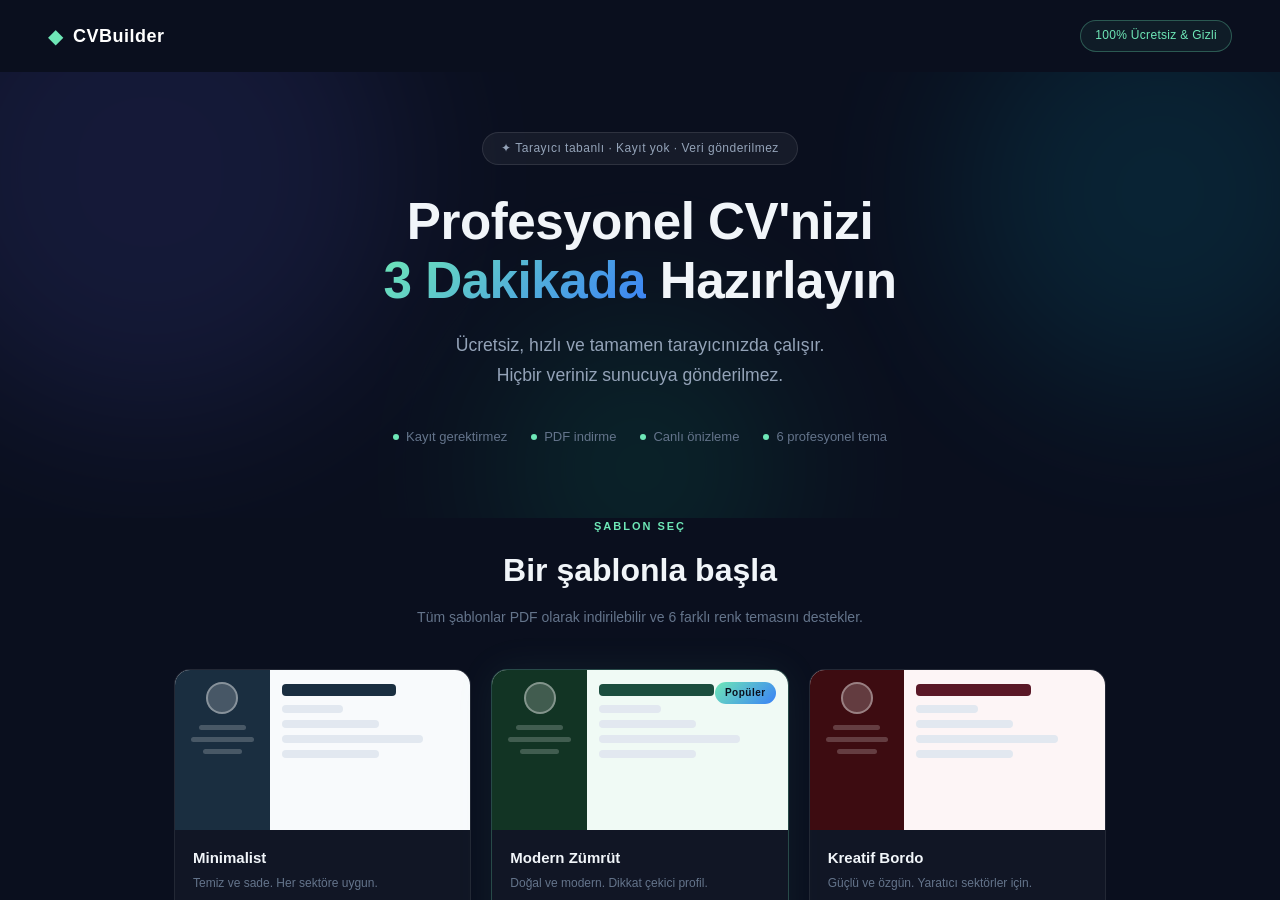
==== commit 20b8f073: "11 feat: Şablon grid 6 karta çıkarıldı — Minimalist, Zümrüt, Bordo, Karbon, Vizon, Safir (mock sideb" ====
--- a/index.html
+++ b/index.html
@@ -85,21 +85,22 @@
             </div>
 
             <div class="template-grid">
+
+                <!-- 1. Minimalist -->
                 <div class="template-card" data-template="minimalist">
-                    <div class="template-preview minimalist-preview">
-                        <div class="mock-sidebar">
+                    <div class="template-preview preview-minimalist">
+                        <div class="mock-sidebar mock-sidebar-navy">
                             <div class="mock-avatar"></div>
-                            <div class="mock-line mock-s-short"></div>
-                            <div class="mock-line mock-s-med"></div>
-                            <div class="mock-line mock-s-short"></div>
+                            <div class="mock-s-line" style="width:60%"></div>
+                            <div class="mock-s-line" style="width:80%"></div>
+                            <div class="mock-s-line" style="width:50%"></div>
                         </div>
                         <div class="mock-main">
-                            <div class="mock-line mock-name"></div>
-                            <div class="mock-line mock-short"></div>
-                            <div class="mock-line mock-med"></div>
-                            <div class="mock-line mock-long"></div>
-                            <div class="mock-line mock-med"></div>
-                            <div class="mock-line mock-short"></div>
+                            <div class="mock-line mock-name" style="background:#1a2e40"></div>
+                            <div class="mock-line mock-short"></div>
+                            <div class="mock-line mock-med"></div>
+                            <div class="mock-line mock-long"></div>
+                            <div class="mock-line mock-med"></div>
                         </div>
                     </div>
                     <div class="template-info">
@@ -109,52 +110,127 @@
                     <button class="template-btn">Bu Şablonla Başla →</button>
                 </div>
 
+                <!-- 2. Modern Zümrüt -->
                 <div class="template-card featured" data-template="modern">
                     <div class="template-card-badge">Popüler</div>
-                    <div class="template-preview modern-preview">
-                        <div class="mock-sidebar mock-sidebar-blue">
-                            <div class="mock-avatar mock-avatar-blue"></div>
-                            <div class="mock-line mock-s-short" style="background:rgba(255,255,255,0.3)"></div>
-                            <div class="mock-line mock-s-med" style="background:rgba(255,255,255,0.2)"></div>
-                            <div class="mock-line mock-s-short" style="background:rgba(255,255,255,0.2)"></div>
+                    <div class="template-preview preview-emerald">
+                        <div class="mock-sidebar mock-sidebar-emerald">
+                            <div class="mock-avatar"></div>
+                            <div class="mock-s-line" style="width:60%"></div>
+                            <div class="mock-s-line" style="width:80%"></div>
+                            <div class="mock-s-line" style="width:50%"></div>
                         </div>
                         <div class="mock-main">
-                            <div class="mock-line mock-name"></div>
-                            <div class="mock-line mock-short" style="background:#3498db;opacity:0.5"></div>
-                            <div class="mock-line mock-med"></div>
-                            <div class="mock-line mock-long"></div>
-                            <div class="mock-line mock-med"></div>
-                        </div>
-                    </div>
-                    <div class="template-info">
-                        <div class="template-label">Modern</div>
-                        <div class="template-desc">Çarpıcı ve dikkat çekici tasarım.</div>
-                    </div>
-                    <button class="template-btn">Bu Şablonla Başla →</button>
-                </div>
-
+                            <div class="mock-line mock-name" style="background:#1b4d3e"></div>
+                            <div class="mock-line mock-short"></div>
+                            <div class="mock-line mock-med"></div>
+                            <div class="mock-line mock-long"></div>
+                            <div class="mock-line mock-med"></div>
+                        </div>
+                    </div>
+                    <div class="template-info">
+                        <div class="template-label">Modern Zümrüt</div>
+                        <div class="template-desc">Doğal ve modern. Dikkat çekici profil.</div>
+                    </div>
+                    <button class="template-btn">Bu Şablonla Başla →</button>
+                </div>
+
+                <!-- 3. Kreatif Bordo -->
                 <div class="template-card" data-template="akademik">
-                    <div class="template-preview akademik-preview">
-                        <div class="mock-sidebar mock-sidebar-warm">
-                            <div class="mock-avatar mock-avatar-warm"></div>
-                            <div class="mock-line mock-s-short" style="background:rgba(91,74,58,0.3)"></div>
-                            <div class="mock-line mock-s-med" style="background:rgba(91,74,58,0.2)"></div>
+                    <div class="template-preview preview-bordo">
+                        <div class="mock-sidebar mock-sidebar-bordo">
+                            <div class="mock-avatar"></div>
+                            <div class="mock-s-line" style="width:60%"></div>
+                            <div class="mock-s-line" style="width:80%"></div>
+                            <div class="mock-s-line" style="width:50%"></div>
                         </div>
                         <div class="mock-main">
-                            <div class="mock-line mock-name" style="background:#5b4a3a"></div>
-                            <div class="mock-line mock-short"></div>
-                            <div class="mock-line mock-med"></div>
-                            <div class="mock-line mock-long"></div>
-                            <div class="mock-line mock-med"></div>
-                            <div class="mock-line mock-short"></div>
-                        </div>
-                    </div>
-                    <div class="template-info">
-                        <div class="template-label">Akademik</div>
-                        <div class="template-desc">Klasik ve kurumsal. Akademik profiller için.</div>
-                    </div>
-                    <button class="template-btn">Bu Şablonla Başla →</button>
-                </div>
+                            <div class="mock-line mock-name" style="background:#5a1827"></div>
+                            <div class="mock-line mock-short"></div>
+                            <div class="mock-line mock-med"></div>
+                            <div class="mock-line mock-long"></div>
+                            <div class="mock-line mock-med"></div>
+                        </div>
+                    </div>
+                    <div class="template-info">
+                        <div class="template-label">Kreatif Bordo</div>
+                        <div class="template-desc">Güçlü ve özgün. Yaratıcı sektörler için.</div>
+                    </div>
+                    <button class="template-btn">Bu Şablonla Başla →</button>
+                </div>
+
+                <!-- 4. Teknoloji Karbon -->
+                <div class="template-card" data-template="minimalist">
+                    <div class="template-preview preview-carbon">
+                        <div class="mock-sidebar mock-sidebar-carbon">
+                            <div class="mock-avatar mock-avatar-carbon"></div>
+                            <div class="mock-s-line" style="width:60%"></div>
+                            <div class="mock-s-line" style="width:80%"></div>
+                            <div class="mock-s-line" style="width:50%"></div>
+                        </div>
+                        <div class="mock-main" style="background:#f0fafa">
+                            <div class="mock-line mock-name" style="background:#00adb5"></div>
+                            <div class="mock-line mock-short"></div>
+                            <div class="mock-line mock-med" style="background:#00adb5;opacity:0.3"></div>
+                            <div class="mock-line mock-long"></div>
+                            <div class="mock-line mock-med"></div>
+                        </div>
+                    </div>
+                    <div class="template-info">
+                        <div class="template-label">Teknoloji Karbon</div>
+                        <div class="template-desc">Minimalist ve tech. IT & yazılım için.</div>
+                    </div>
+                    <button class="template-btn">Bu Şablonla Başla →</button>
+                </div>
+
+                <!-- 5. Elegant Vizon -->
+                <div class="template-card" data-template="akademik">
+                    <div class="template-preview preview-vizon">
+                        <div class="mock-sidebar mock-sidebar-vizon">
+                            <div class="mock-avatar mock-avatar-vizon"></div>
+                            <div class="mock-s-line" style="width:60%"></div>
+                            <div class="mock-s-line" style="width:80%"></div>
+                            <div class="mock-s-line" style="width:50%"></div>
+                        </div>
+                        <div class="mock-main" style="background:#fdf9f7">
+                            <div class="mock-line mock-name" style="background:#5c524e"></div>
+                            <div class="mock-line mock-short"></div>
+                            <div class="mock-line mock-med"></div>
+                            <div class="mock-line mock-long"></div>
+                            <div class="mock-line mock-med"></div>
+                        </div>
+                    </div>
+                    <div class="template-info">
+                        <div class="template-label">Elegant Vizon</div>
+                        <div class="template-desc">Sofistike ve zarif. Üst düzey profiller için.</div>
+                    </div>
+                    <button class="template-btn">Bu Şablonla Başla →</button>
+                </div>
+
+                <!-- 6. Saf Safir -->
+                <div class="template-card" data-template="modern">
+                    <div class="template-preview preview-safir">
+                        <div class="mock-sidebar mock-sidebar-safir">
+                            <div class="mock-avatar mock-avatar-safir"></div>
+                            <div class="mock-s-line" style="width:60%"></div>
+                            <div class="mock-s-line" style="width:80%"></div>
+                            <div class="mock-s-line" style="width:50%"></div>
+                        </div>
+                        <div class="mock-main" style="background:#f0f4ff">
+                            <div class="mock-line mock-name" style="background:#2563eb"></div>
+                            <div class="mock-line mock-short"></div>
+                            <div class="mock-line mock-med" style="background:#2563eb;opacity:0.25"></div>
+                            <div class="mock-line mock-long"></div>
+                            <div class="mock-line mock-med"></div>
+                        </div>
+                    </div>
+                    <div class="template-info">
+                        <div class="template-label">Saf Safir</div>
+                        <div class="template-desc">Kurumsal ve güvenilir. Finans & hukuk için.</div>
+                    </div>
+                    <button class="template-btn">Bu Şablonla Başla →</button>
+                </div>
+
             </div>
         </section>
 
--- a/style.css
+++ b/style.css
@@ -1842,3 +1842,86 @@
     border-bottom-color: #1abc9c;
 }
 
+/* ================================================================
+   LANDING PAGE — 6 TEMA MOCK STİLLERİ
+   ================================================================ */
+
+/* Grid: 6 kart için 3x2 */
+.template-grid {
+    grid-template-columns: repeat(3, 1fr) !important;
+}
+
+/* Genel mock sidebar */
+.mock-sidebar {
+    width: 32%;
+    padding: 12px 8px;
+    display: flex;
+    flex-direction: column;
+    align-items: center;
+    gap: 7px;
+    flex-shrink: 0;
+}
+
+.mock-s-line {
+    height: 5px;
+    border-radius: 3px;
+    background: rgba(255, 255, 255, 0.2);
+}
+
+/* Tema renkli sidebar'lar */
+.mock-sidebar-navy   { background: #1a2e40; }
+.mock-sidebar-emerald { background: #123424; }
+.mock-sidebar-bordo  { background: #3d0c11; }
+.mock-sidebar-carbon { background: #1e2022; }
+.mock-sidebar-vizon  { background: #3e3835; }
+.mock-sidebar-safir  { background: #0f172a; }
+
+/* Avatar mockları */
+.mock-avatar {
+    width: 32px;
+    height: 32px;
+    border-radius: 50%;
+    background: rgba(255, 255, 255, 0.2);
+    border: 2px solid rgba(255, 255, 255, 0.35);
+    flex-shrink: 0;
+    margin-bottom: 4px;
+}
+
+.mock-avatar-carbon {
+    border-color: rgba(0, 173, 181, 0.6);
+    background: rgba(0, 173, 181, 0.15);
+}
+
+.mock-avatar-vizon {
+    border-color: rgba(196, 180, 168, 0.5);
+    background: rgba(196, 180, 168, 0.2);
+}
+
+.mock-avatar-safir {
+    border-color: rgba(37, 99, 235, 0.5);
+    background: rgba(37, 99, 235, 0.15);
+}
+
+/* Preview arka planları */
+.preview-minimalist { background: #f8fafc; }
+.preview-emerald    { background: #f0faf5; }
+.preview-bordo      { background: #fdf5f6; }
+.preview-carbon     { background: #f0fafa; }
+.preview-vizon      { background: #fdf9f7; }
+.preview-safir      { background: #f0f4ff; }
+
+/* Responsive — 6 kart mobilde 1 sütun */
+@media (max-width: 768px) {
+    .template-grid {
+        grid-template-columns: 1fr !important;
+        max-width: 360px;
+        margin: 0 auto;
+    }
+}
+
+@media (min-width: 769px) and (max-width: 1024px) {
+    .template-grid {
+        grid-template-columns: repeat(2, 1fr) !important;
+    }
+}
+
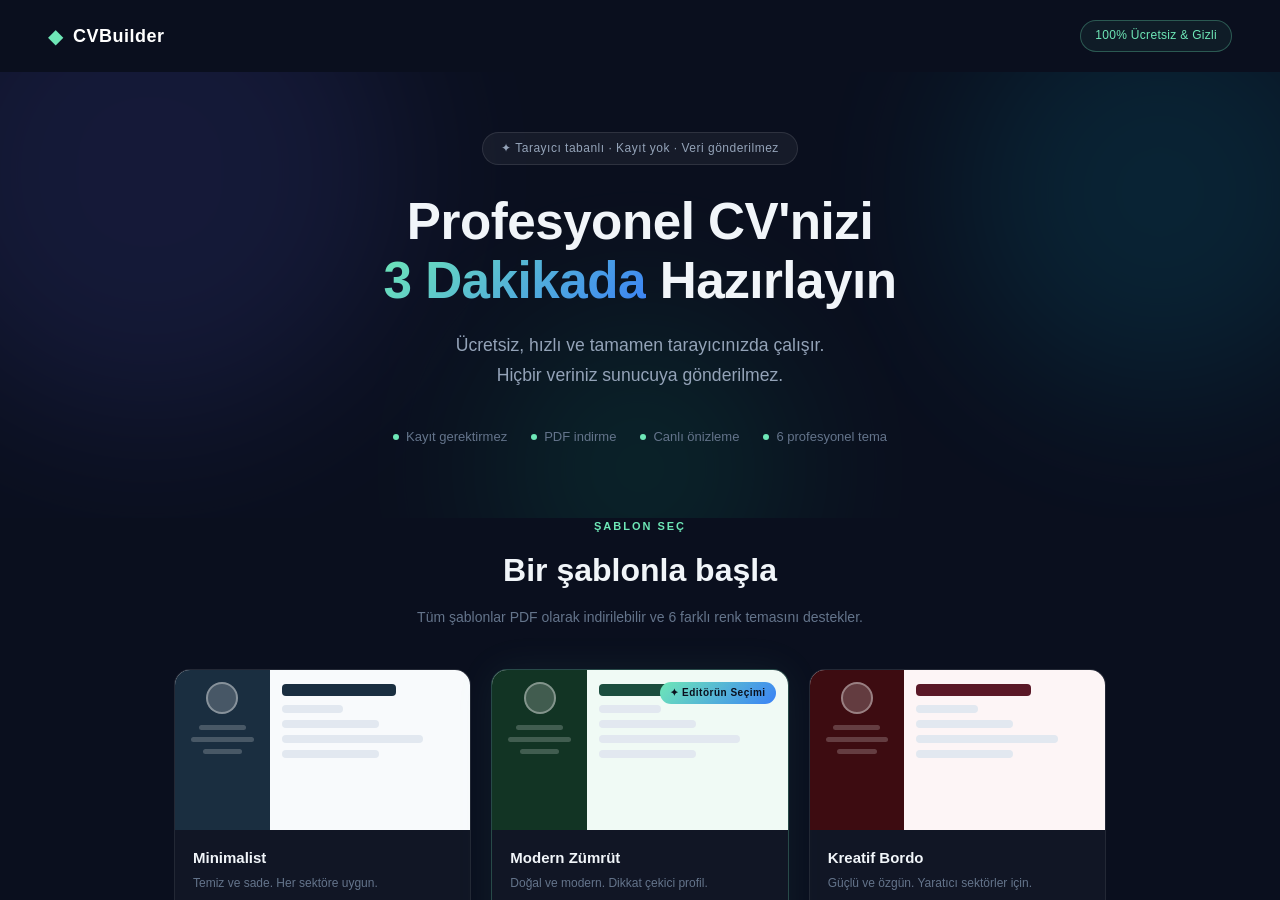
==== commit 0d2e5c33: "17 style: Populer badge metni '✦ Editorun Secimi' olarak guncellendi" ====
--- a/index.html
+++ b/index.html
@@ -2,6 +2,14 @@
 <html lang="tr">
 <head>
     <meta charset="UTF-8">
+    <!-- Google tag (gtag.js) -->
+    <script async src="https://www.googletagmanager.com/gtag/js?id=G-MX210Z2W7J"></script>
+    <script>
+      window.dataLayer = window.dataLayer || [];
+      function gtag(){dataLayer.push(arguments);}
+      gtag('js', new Date());
+      gtag('config', 'G-MX210Z2W7J');
+    </script>
     <meta name="viewport" content="width=device-width, initial-scale=1.0">
     <title>CV Oluştur</title>
     <link rel="stylesheet" href="style.css">
@@ -112,7 +120,7 @@
 
                 <!-- 2. Modern Zümrüt -->
                 <div class="template-card featured" data-template="modern">
-                    <div class="template-card-badge">Popüler</div>
+                    <div class="template-card-badge">✦ Editörün Seçimi</div>
                     <div class="template-preview preview-emerald">
                         <div class="mock-sidebar mock-sidebar-emerald">
                             <div class="mock-avatar"></div>
@@ -237,6 +245,16 @@
         <!-- ── FOOTER ── -->
         <footer class="landing-footer">
             <p>Tüm veriler yalnızca tarayıcınızda saklanır. Sunucuya hiçbir şey gönderilmez.</p>
+            <div class="footer-legal-links">
+                <a href="legal.html" target="_blank" class="footer-legal-link">Gizlilik & KVKK</a>
+                <span class="footer-legal-sep">·</span>
+                <a href="legal.html#cerez" target="_blank" class="footer-legal-link">Çerez Politikası</a>
+                <span class="footer-legal-sep">·</span>
+                <a href="legal.html#kullanim" target="_blank" class="footer-legal-link">Kullanım Koşulları</a>
+                <span class="footer-legal-sep">·</span>
+                <button class="footer-legal-link footer-legal-btn" id="gizlilikModalBtn">Hızlı Özet</button>
+            </div>
+            <p class="footer-copy">&copy; 2025 CVBuilder. Tüm hakları saklıdır.</p>
         </footer>
 
     </div>
@@ -435,6 +453,95 @@
     <!-- Cropper.js JS -->
     <script src="https://cdnjs.cloudflare.com/ajax/libs/cropperjs/1.6.2/cropper.min.js"></script>
     <script src="script.js"></script>
+
+    <!-- ===== YASAL UYARI MODALI ===== -->
+    <div id="legalModalBackdrop" class="legal-modal-backdrop hidden"></div>
+    <div id="legalModal" class="legal-modal hidden">
+        <div class="legal-modal-inner">
+            <div class="legal-modal-header">
+                <div class="legal-modal-logo">
+                    <span style="color:#6ee7b7">&#9670;</span> CVBuilder
+                </div>
+                <button id="legalModalKapat" class="legal-modal-close">&times;</button>
+            </div>
+
+            <div class="legal-modal-tabs">
+                <button class="legal-tab active" data-tab="kvkk">KVKK</button>
+                <button class="legal-tab" data-tab="sorumluluk">Sorumluluk</button>
+                <button class="legal-tab" data-tab="cerez">Çerez</button>
+                <button class="legal-tab" data-tab="kullanim">Kullanım</button>
+            </div>
+
+            <div class="legal-modal-body">
+
+                <!-- KVKK -->
+                <div class="legal-tab-content active" id="tab-kvkk">
+                    <h3>Kişisel Verilerin Korunması (KVKK)</h3>
+                    <p>CVBuilder, 6698 sayılı KVKK kapsamında aydınlatma yükümlülüğünü yerine getirmek amacıyla bu metni sunmaktadır.</p>
+                    <h4>Veri İşleme Yöntemi</h4>
+                    <p>CVBuilder, kullanıcıların girdiği ad, soyad, e-posta, telefon ve iş deneyimi gibi kişisel verileri <strong>hiçbir sunucuya göndermez ve depolamaz.</strong> Tüm veriler yalnızca kullanıcının kendi tarayıcısında <code>localStorage</code> aracılığıyla saklanır.</p>
+                    <h4>Google Analytics</h4>
+                    <p>Platform, ziyaretçi istatistiklerini ölçmek amacıyla Google Analytics kullanmaktadır. Bu hizmet yalnızca <strong>anonim ve toplu</strong> veriler toplar. Detay için: <a href="https://policies.google.com/privacy" target="_blank">policies.google.com/privacy</a></p>
+                    <h4>Haklarınız</h4>
+                    <p>KVKK'nın 11. maddesi kapsamında haklarınızı kullanmak için platform yöneticisi ile iletişime geçebilirsiniz.</p>
+                </div>
+
+                <!-- Sorumluluk Reddi -->
+                <div class="legal-tab-content" id="tab-sorumluluk">
+                    <h3>Sorumluluk Reddi</h3>
+                    <p>CVBuilder, kullanıcıların CV belgesi oluşturmasına yardımcı olan ücretsiz bir araçtır. Platform aşağıdaki hususlarda sorumluluk kabul etmemektedir:</p>
+                    <ul>
+                        <li>CV'ye girilen bilgilerin <strong>doğruluğu veya güncelliği</strong></li>
+                        <li>Oluşturulan CV'nin iş başvurularında <strong>kabul görmesi</strong></li>
+                        <li>Tarayıcı önbelleğinin temizlenmesi durumunda verilerin <strong>kaybolması</strong></li>
+                        <li>Üçüncü taraf kütüphaneler kaynaklı <strong>teknik sorunlar</strong></li>
+                        <li>Farklı tarayıcılarda PDF çıktısının <strong>görünüm farklılıkları</strong></li>
+                    </ul>
+                    <p>Kullanıcı, platforma girdiği tüm bilgilerin sorumluluğunun kendisine ait olduğunu kabul eder.</p>
+                </div>
+
+                <!-- Çerez -->
+                <div class="legal-tab-content" id="tab-cerez">
+                    <h3>Çerez (Cookie) Politikası</h3>
+                    <h4>localStorage (Zorunlu)</h4>
+                    <p>CV verilerinizi tarayıcınızda saklamak için kullanılır. Sunucuya veri gönderilmez. "Sıfırla" butonu ile tamamen silinebilir.</p>
+                    <h4>Google Analytics Çerezleri (Analitik)</h4>
+                    <p>Ziyaretçi istatistiklerini ölçmek amacıyla kullanılmaktadır.</p>
+                    <table class="legal-table">
+                        <thead>
+                            <tr><th>Çerez</th><th>Amaç</th><th>Süre</th></tr>
+                        </thead>
+                        <tbody>
+                            <tr><td><code>_ga</code></td><td>Kullanıcıları ayırt etmek</td><td>2 yıl</td></tr>
+                            <tr><td><code>_ga_*</code></td><td>Oturum durumunu korumak</td><td>2 yıl</td></tr>
+                        </tbody>
+                    </table>
+                    <p>Google Analytics'i devre dışı bırakmak için: <a href="https://tools.google.com/dlpage/gaoptout" target="_blank">tools.google.com/dlpage/gaoptout</a></p>
+                </div>
+
+                <!-- Kullanım Koşulları -->
+                <div class="legal-tab-content" id="tab-kullanim">
+                    <h3>Kullanım Koşulları</h3>
+                    <p>Bu platformu kullanan her kullanıcı aşağıdaki koşulları kabul etmiş sayılır:</p>
+                    <ol>
+                        <li>Platform yalnızca <strong>kişisel CV oluşturma</strong> amacıyla kullanılabilir.</li>
+                        <li>Platforma girilen bilgilerin doğruluğundan <strong>kullanıcı sorumludur.</strong></li>
+                        <li>Oluşturulan CV belgeleri üzerindeki <strong>telif hakkı kullanıcıya aittir.</strong></li>
+                        <li>Platform, önceden haber vermeksizin <strong>hizmetini değiştirme veya sonlandırma</strong> hakkını saklı tutar.</li>
+                        <li>Platform <strong>reklam veya spam</strong> amacıyla kullanılamaz.</li>
+                        <li>Kullanıcılar platforma <strong>zararlı içerik veya kod</strong> enjekte edemez.</li>
+                    </ol>
+                </div>
+
+            </div>
+
+            <div class="legal-modal-footer">
+                <a href="legal.html" target="_blank" class="legal-full-link">Tam Yasal Metni Görüntüle ↗</a>
+                <button id="legalModalKapatBtn" class="legal-modal-close-btn">Anladım, Kapat</button>
+            </div>
+        </div>
+    </div>
+
 </body>
 
 
--- a/style.css
+++ b/style.css
@@ -1925,3 +1925,440 @@
     }
 }
 
+/* ================================================================
+   FOOTER YASAL LİNKLER
+   ================================================================ */
+.footer-legal-links {
+    display: flex;
+    align-items: center;
+    justify-content: center;
+    flex-wrap: wrap;
+    gap: 6px 4px;
+    margin: 10px 0 8px;
+}
+
+.footer-legal-link {
+    font-size: 12px;
+    color: #475569;
+    text-decoration: none;
+    transition: color 0.2s;
+    background: none;
+    border: none;
+    cursor: pointer;
+    padding: 0;
+    font-family: inherit;
+}
+
+.footer-legal-link:hover {
+    color: #6ee7b7;
+}
+
+.footer-legal-sep {
+    color: #334155;
+    font-size: 12px;
+}
+
+.footer-copy {
+    font-size: 11px;
+    color: #1e293b;
+    margin-top: 6px;
+}
+
+/* ================================================================
+   YASAL UYARI MODALI
+   ================================================================ */
+.legal-modal-backdrop {
+    position: fixed;
+    inset: 0;
+    background: rgba(0, 0, 0, 0.7);
+    backdrop-filter: blur(4px);
+    z-index: 99998;
+}
+
+.legal-modal {
+    position: fixed;
+    top: 50%;
+    left: 50%;
+    transform: translate(-50%, -50%);
+    z-index: 99999;
+    width: 94%;
+    max-width: 620px;
+    max-height: 85vh;
+    display: flex;
+    flex-direction: column;
+}
+
+.legal-modal-inner {
+    background: #0f172a;
+    border: 1px solid rgba(255, 255, 255, 0.08);
+    border-radius: 16px;
+    overflow: hidden;
+    display: flex;
+    flex-direction: column;
+    max-height: 85vh;
+    box-shadow: 0 24px 80px rgba(0, 0, 0, 0.6);
+}
+
+.legal-modal-header {
+    display: flex;
+    align-items: center;
+    justify-content: space-between;
+    padding: 18px 24px;
+    border-bottom: 1px solid rgba(255, 255, 255, 0.06);
+    flex-shrink: 0;
+}
+
+.legal-modal-logo {
+    font-size: 16px;
+    font-weight: 700;
+    color: #f1f5f9;
+    letter-spacing: 0.3px;
+}
+
+.legal-modal-close {
+    width: 28px;
+    height: 28px;
+    display: flex;
+    align-items: center;
+    justify-content: center;
+    background: rgba(255,255,255,0.05);
+    border: none;
+    border-radius: 6px;
+    color: #64748b;
+    font-size: 18px;
+    cursor: pointer;
+    transition: all 0.2s;
+}
+
+.legal-modal-close:hover {
+    background: rgba(248,113,113,0.15);
+    color: #f87171;
+}
+
+/* Sekmeler */
+.legal-modal-tabs {
+    display: flex;
+    gap: 2px;
+    padding: 12px 16px 0;
+    border-bottom: 1px solid rgba(255,255,255,0.06);
+    flex-shrink: 0;
+    background: #0f172a;
+}
+
+.legal-tab {
+    padding: 8px 16px;
+    font-size: 12px;
+    font-weight: 600;
+    color: #475569;
+    background: transparent;
+    border: none;
+    border-bottom: 2px solid transparent;
+    cursor: pointer;
+    transition: all 0.2s;
+    border-radius: 6px 6px 0 0;
+    font-family: inherit;
+    letter-spacing: 0.3px;
+}
+
+.legal-tab:hover {
+    color: #94a3b8;
+}
+
+.legal-tab.active {
+    color: #6ee7b7;
+    border-bottom-color: #6ee7b7;
+}
+
+/* İçerik */
+.legal-modal-body {
+    flex: 1;
+    overflow-y: auto;
+    padding: 24px;
+    scrollbar-width: thin;
+    scrollbar-color: rgba(255,255,255,0.1) transparent;
+}
+
+.legal-tab-content {
+    display: none;
+}
+
+.legal-tab-content.active {
+    display: block;
+}
+
+.legal-tab-content h3 {
+    font-size: 16px;
+    font-weight: 700;
+    color: #f1f5f9;
+    margin-bottom: 14px;
+    padding-bottom: 10px;
+    border-bottom: 1px solid rgba(255,255,255,0.06);
+}
+
+.legal-tab-content h4 {
+    font-size: 12px;
+    font-weight: 700;
+    color: #6ee7b7;
+    text-transform: uppercase;
+    letter-spacing: 1px;
+    margin: 18px 0 8px;
+}
+
+.legal-tab-content p {
+    font-size: 13px;
+    color: #94a3b8;
+    line-height: 1.7;
+    margin-bottom: 10px;
+}
+
+.legal-tab-content ul,
+.legal-tab-content ol {
+    padding-left: 20px;
+    margin-bottom: 12px;
+}
+
+.legal-tab-content li {
+    font-size: 13px;
+    color: #94a3b8;
+    line-height: 1.7;
+    margin-bottom: 6px;
+}
+
+.legal-tab-content a {
+    color: #6ee7b7;
+    text-decoration: none;
+    transition: opacity 0.2s;
+}
+
+.legal-tab-content a:hover {
+    opacity: 0.8;
+    text-decoration: underline;
+}
+
+.legal-tab-content code {
+    font-size: 11px;
+    background: rgba(255,255,255,0.06);
+    padding: 2px 6px;
+    border-radius: 4px;
+    color: #e2e8f0;
+    font-family: monospace;
+}
+
+.legal-tab-content strong {
+    color: #e2e8f0;
+    font-weight: 600;
+}
+
+/* Tablo */
+.legal-table {
+    width: 100%;
+    border-collapse: collapse;
+    margin: 12px 0;
+    font-size: 12px;
+}
+
+.legal-table th {
+    text-align: left;
+    padding: 8px 12px;
+    background: rgba(255,255,255,0.04);
+    color: #64748b;
+    font-weight: 600;
+    font-size: 11px;
+    letter-spacing: 0.5px;
+    border-bottom: 1px solid rgba(255,255,255,0.06);
+}
+
+.legal-table td {
+    padding: 8px 12px;
+    color: #94a3b8;
+    border-bottom: 1px solid rgba(255,255,255,0.04);
+}
+
+/* Footer */
+.legal-modal-footer {
+    display: flex;
+    align-items: center;
+    justify-content: space-between;
+    padding: 14px 24px;
+    border-top: 1px solid rgba(255,255,255,0.06);
+    flex-shrink: 0;
+    background: #0a0f1e;
+}
+
+.legal-full-link {
+    font-size: 12px;
+    color: #475569;
+    text-decoration: none;
+    transition: color 0.2s;
+}
+
+.legal-full-link:hover {
+    color: #6ee7b7;
+}
+
+.legal-modal-close-btn {
+    padding: 8px 20px;
+    background: linear-gradient(135deg, #6ee7b7, #3b82f6);
+    color: #0a0f1e;
+    border: none;
+    border-radius: 8px;
+    font-size: 13px;
+    font-weight: 700;
+    cursor: pointer;
+    transition: opacity 0.2s;
+    font-family: inherit;
+}
+
+.legal-modal-close-btn:hover {
+    opacity: 0.85;
+}
+
+/* ================================================================
+   CV SORUMLULUK REDDİ YAZISI (A4 sayfası alt kısmı)
+   ================================================================ */
+.cv-disclaimer {
+    position: absolute;
+    bottom: 0;
+    left: 0;
+    right: 0;
+    padding: 8px 20px;
+    background: #f8f9fa;
+    border-top: 1px solid #e8e8e8;
+    font-size: 6pt;
+    color: #aaaaaa;
+    line-height: 1.5;
+    text-align: center;
+    font-style: italic;
+    letter-spacing: 0.1px;
+    z-index: 10;
+}
+
+/* ================================================================
+   SORUMLULUK ONAYI POPUP
+   ================================================================ */
+.sorumluluk-backdrop {
+    position: fixed;
+    inset: 0;
+    background: rgba(0, 0, 0, 0.65);
+    backdrop-filter: blur(6px);
+    z-index: 99998;
+}
+
+.sorumluluk-modal {
+    position: fixed;
+    top: 50%;
+    left: 50%;
+    transform: translate(-50%, -50%);
+    z-index: 99999;
+    width: 94%;
+    max-width: 480px;
+    background: #ffffff;
+    border-radius: 16px;
+    padding: 32px 28px 24px;
+    box-shadow: 0 24px 80px rgba(0, 0, 0, 0.3);
+}
+
+.sorumluluk-icon {
+    font-size: 36px;
+    text-align: center;
+    margin-bottom: 14px;
+    color: #f59e0b;
+}
+
+.sorumluluk-title {
+    font-size: 17px;
+    font-weight: 700;
+    color: #1a2e40;
+    text-align: center;
+    margin-bottom: 16px;
+}
+
+.sorumluluk-text {
+    font-size: 13px;
+    color: #555;
+    line-height: 1.7;
+    margin-bottom: 12px;
+}
+
+.sorumluluk-text strong {
+    color: #1a2e40;
+    font-weight: 600;
+}
+
+.sorumluluk-checkbox-row {
+    display: flex;
+    align-items: flex-start;
+    gap: 10px;
+    margin: 20px 0 24px;
+    padding: 14px 16px;
+    background: #f8f9fa;
+    border-radius: 8px;
+    border: 1px solid #e8e8e8;
+    cursor: pointer;
+}
+
+.sorumluluk-checkbox-row input[type="checkbox"] {
+    width: 16px;
+    height: 16px;
+    margin-top: 2px;
+    flex-shrink: 0;
+    accent-color: #1abc9c;
+    cursor: pointer;
+}
+
+.sorumluluk-checkbox-row label {
+    font-size: 13px;
+    color: #333;
+    line-height: 1.5;
+    cursor: pointer;
+    font-weight: 500;
+}
+
+.sorumluluk-actions {
+    display: flex;
+    gap: 10px;
+    justify-content: flex-end;
+}
+
+.sorumluluk-btn-iptal {
+    padding: 10px 20px;
+    background: transparent;
+    color: #888;
+    border: 1px solid #ddd;
+    border-radius: 8px;
+    font-size: 13px;
+    cursor: pointer;
+    transition: all 0.2s;
+    font-family: inherit;
+}
+
+.sorumluluk-btn-iptal:hover {
+    background: #f5f5f5;
+    color: #555;
+}
+
+.sorumluluk-btn-onayla {
+    padding: 10px 22px;
+    background: #1abc9c;
+    color: #fff;
+    border: none;
+    border-radius: 8px;
+    font-size: 13px;
+    font-weight: 700;
+    cursor: pointer;
+    transition: all 0.2s;
+    font-family: inherit;
+}
+
+.sorumluluk-btn-onayla:disabled {
+    background: #ccc;
+    cursor: not-allowed;
+    opacity: 0.6;
+}
+
+.sorumluluk-btn-onayla:not(:disabled):hover {
+    background: #16a085;
+    transform: translateY(-1px);
+    box-shadow: 0 4px 12px rgba(26, 188, 156, 0.3);
+}
+
